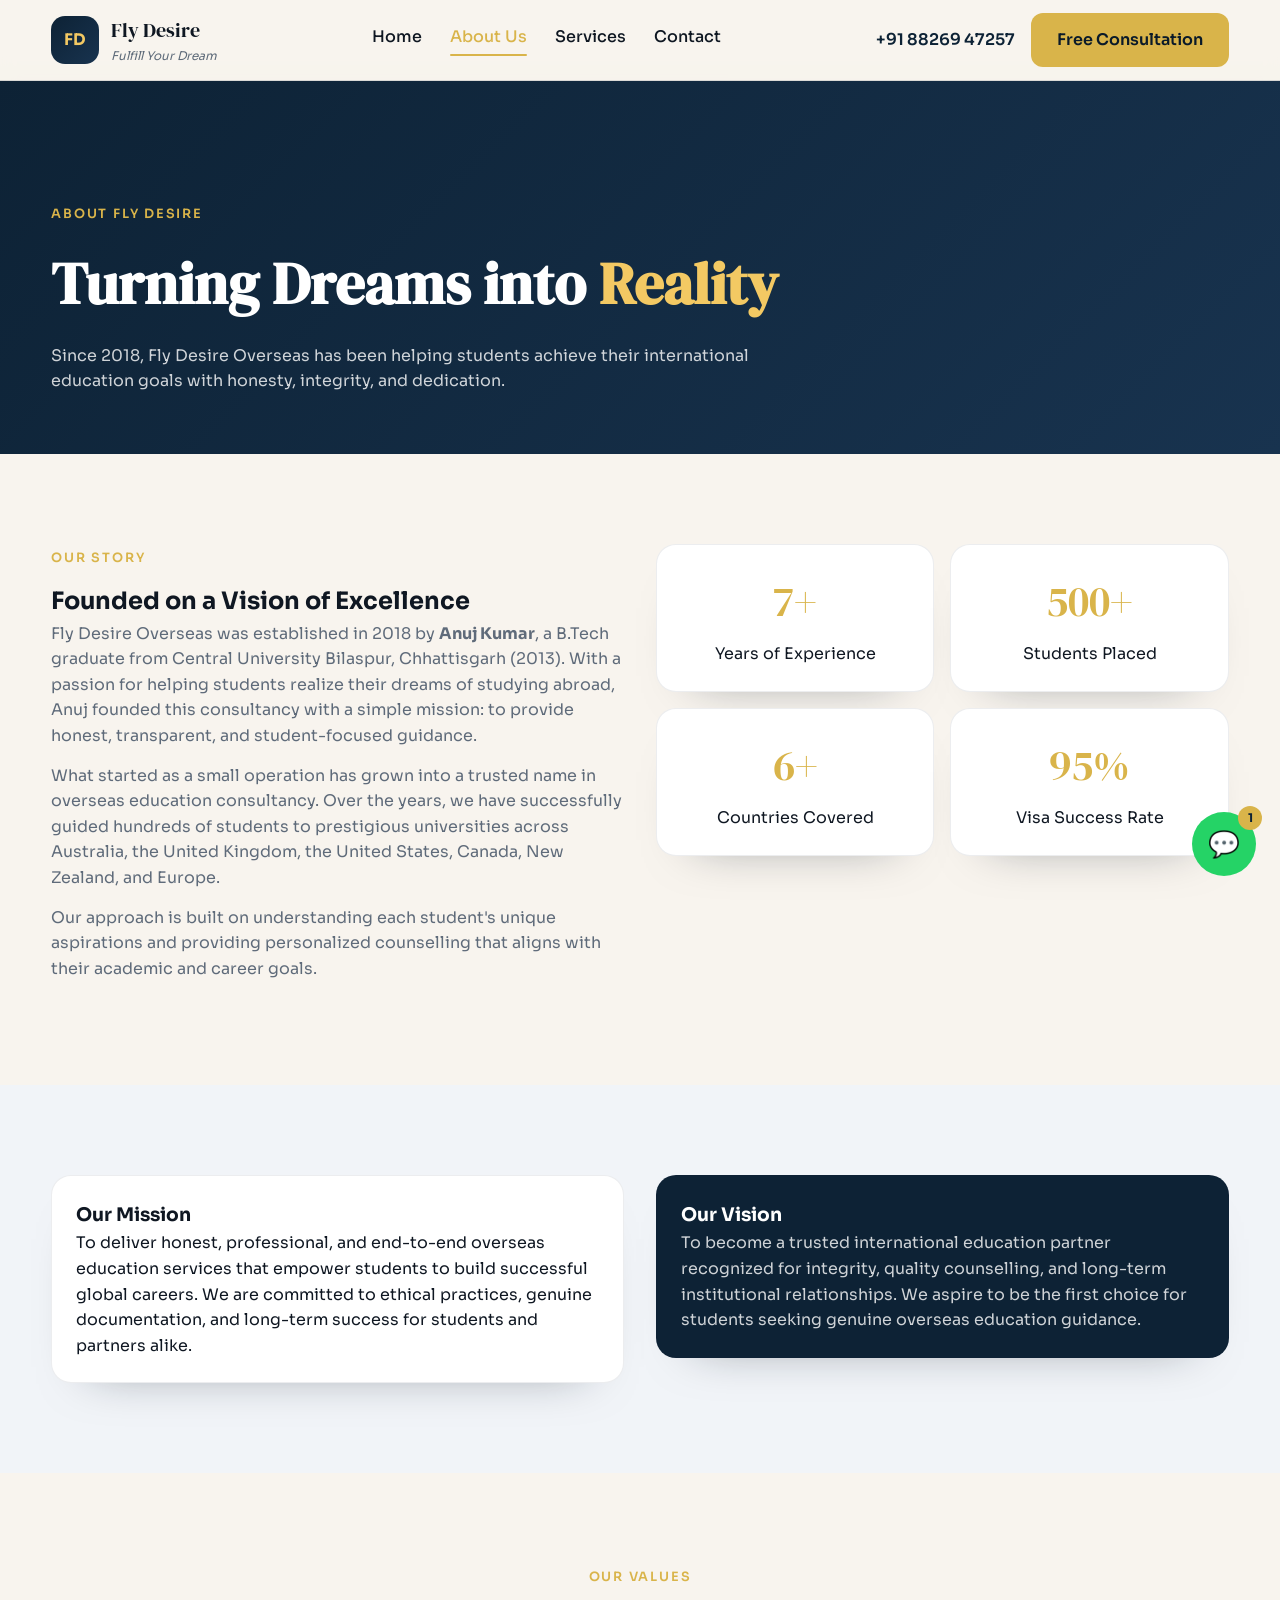
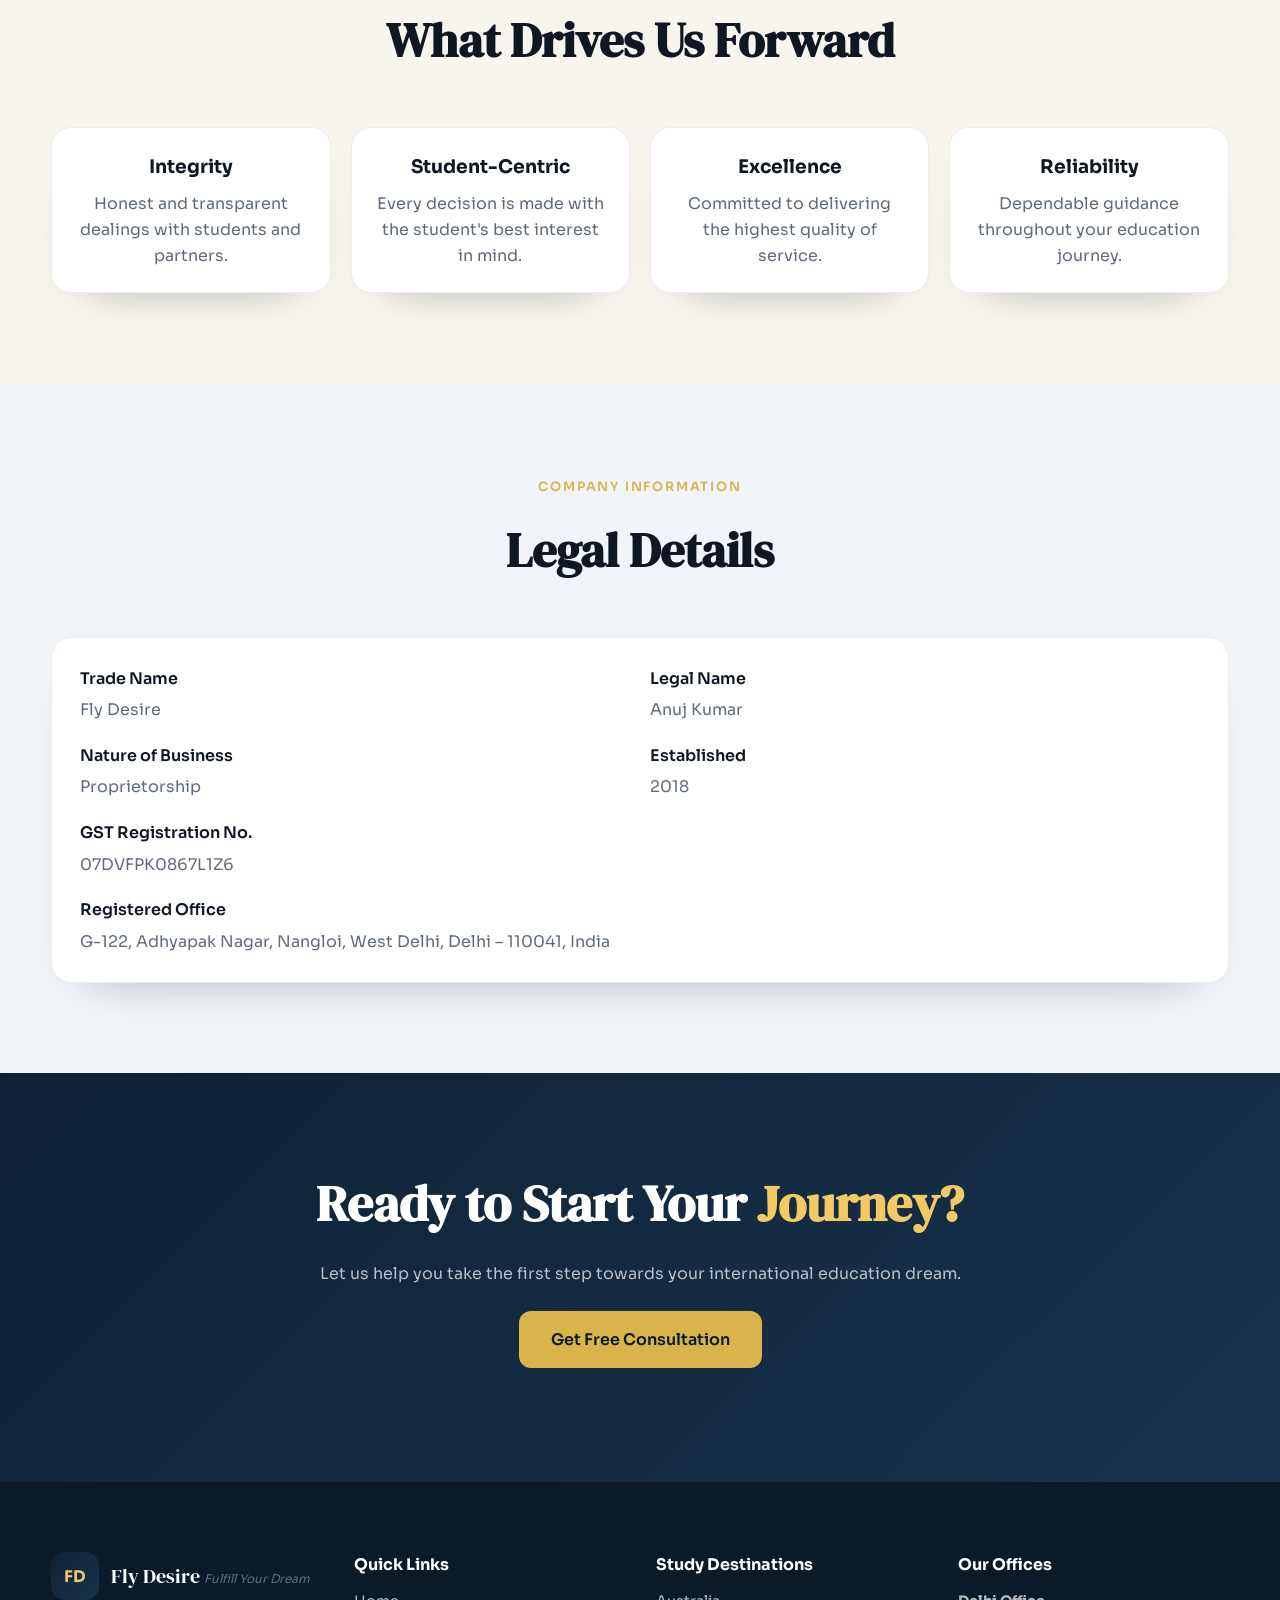
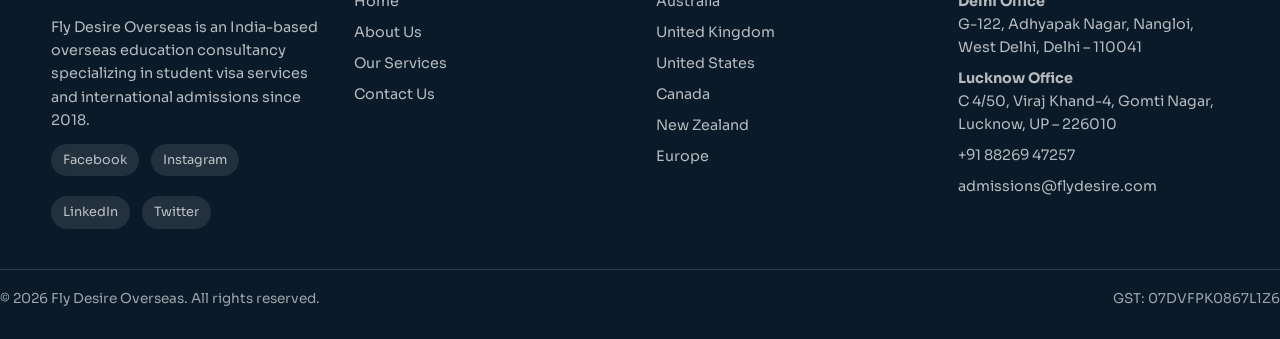
==== about.html @ a40dd310 "Point nav links to GitHub Pages path" ====
<!doctype html>
<html lang="en">
<head>
  <meta charset="UTF-8" />
  <meta name="viewport" content="width=device-width, initial-scale=1.0" />
  <title>About Us | Fly Desire Overseas Education Consultant</title>
  <meta name="description" content="Learn about Fly Desire Overseas - India's trusted overseas education consultancy since 2018. Founded by Anuj Kumar, we've helped 500+ students achieve their study abroad dreams." />
  <link rel="stylesheet" href="./styles.css" />
</head>
<body>
  <div class="page">
    <header class="site-header">
      <div class="container header-inner">
        <a class="brand" href="/flydesire-website/index.html">
          <span class="brand-badge">FD</span>
          <span class="brand-text">
            <span class="brand-name">Fly Desire</span>
            <span class="brand-tagline">Fulfill Your Dream</span>
          </span>
        </a>
        <nav class="nav" id="main-nav">
          <a class="nav-link" href="/flydesire-website/index.html">Home</a>
          <a class="nav-link active" href="/flydesire-website/about.html">About Us</a>
          <a class="nav-link" href="/flydesire-website/services.html">Services</a>
          <a class="nav-link" href="/flydesire-website/contact.html">Contact</a>
        </nav>
        <div class="header-actions">
          <a class="header-phone" href="tel:+918826947257">+91 88269 47257</a>
          <a class="btn btn-secondary" href="/flydesire-website/contact.html">Free Consultation</a>
        </div>
        <button class="menu-toggle" aria-label="Toggle menu" aria-expanded="false" aria-controls="main-nav">
          <span></span>
          <span></span>
          <span></span>
        </button>
      </div>
    </header>

    <main>
      <section class="page-hero hero-gradient">
        <div class="container">
          <span class="section-tag">About Fly Desire</span>
          <h1>Turning Dreams into <span>Reality</span></h1>
          <p>Since 2018, Fly Desire Overseas has been helping students achieve their international education goals with honesty, integrity, and dedication.</p>
        </div>
      </section>

      <section class="section">
        <div class="container two-col">
          <div>
            <span class="section-tag">Our Story</span>
            <h2>Founded on a Vision of Excellence</h2>
            <div class="body-copy">
              <p>Fly Desire Overseas was established in 2018 by <strong>Anuj Kumar</strong>, a B.Tech graduate from Central University Bilaspur, Chhattisgarh (2013). With a passion for helping students realize their dreams of studying abroad, Anuj founded this consultancy with a simple mission: to provide honest, transparent, and student-focused guidance.</p>
              <p>What started as a small operation has grown into a trusted name in overseas education consultancy. Over the years, we have successfully guided hundreds of students to prestigious universities across Australia, the United Kingdom, the United States, Canada, New Zealand, and Europe.</p>
              <p>Our approach is built on understanding each student's unique aspirations and providing personalized counselling that aligns with their academic and career goals.</p>
            </div>
          </div>
          <div class="stat-grid">
            <div class="stat-card">
              <span>7+</span>
              <p>Years of Experience</p>
            </div>
            <div class="stat-card">
              <span>500+</span>
              <p>Students Placed</p>
            </div>
            <div class="stat-card">
              <span>6+</span>
              <p>Countries Covered</p>
            </div>
            <div class="stat-card">
              <span>95%</span>
              <p>Visa Success Rate</p>
            </div>
          </div>
        </div>
      </section>

      <section class="section section-muted">
        <div class="container two-col">
          <div class="info-card">
            <h3>Our Mission</h3>
            <p>To deliver honest, professional, and end-to-end overseas education services that empower students to build successful global careers. We are committed to ethical practices, genuine documentation, and long-term success for students and partners alike.</p>
          </div>
          <div class="info-card accent">
            <h3>Our Vision</h3>
            <p>To become a trusted international education partner recognized for integrity, quality counselling, and long-term institutional relationships. We aspire to be the first choice for students seeking genuine overseas education guidance.</p>
          </div>
        </div>
      </section>

      <section class="section">
        <div class="container">
          <div class="section-header">
            <span class="section-tag">Our Values</span>
            <h2>What Drives Us Forward</h2>
          </div>
          <div class="value-grid">
            <article class="value-card">
              <h3>Integrity</h3>
              <p>Honest and transparent dealings with students and partners.</p>
            </article>
            <article class="value-card">
              <h3>Student-Centric</h3>
              <p>Every decision is made with the student's best interest in mind.</p>
            </article>
            <article class="value-card">
              <h3>Excellence</h3>
              <p>Committed to delivering the highest quality of service.</p>
            </article>
            <article class="value-card">
              <h3>Reliability</h3>
              <p>Dependable guidance throughout your education journey.</p>
            </article>
          </div>
        </div>
      </section>

      <section class="section section-muted">
        <div class="container">
          <div class="section-header">
            <span class="section-tag">Company Information</span>
            <h2>Legal Details</h2>
          </div>
          <div class="legal-card">
            <div>
              <h4>Trade Name</h4>
              <p>Fly Desire</p>
            </div>
            <div>
              <h4>Legal Name</h4>
              <p>Anuj Kumar</p>
            </div>
            <div>
              <h4>Nature of Business</h4>
              <p>Proprietorship</p>
            </div>
            <div>
              <h4>Established</h4>
              <p>2018</p>
            </div>
            <div class="span-2">
              <h4>GST Registration No.</h4>
              <p>07DVFPK0867L1Z6</p>
            </div>
            <div class="span-2">
              <h4>Registered Office</h4>
              <p>G-122, Adhyapak Nagar, Nangloi, West Delhi, Delhi – 110041, India</p>
            </div>
          </div>
        </div>
      </section>

      <section class="cta">
        <div class="container">
          <h2>Ready to Start Your <span>Journey?</span></h2>
          <p>Let us help you take the first step towards your international education dream.</p>
          <div class="cta-actions">
            <a class="btn btn-secondary btn-lg" href="/flydesire-website/contact.html">Get Free Consultation</a>
          </div>
        </div>
      </section>
    </main>

    <footer class="site-footer">
      <div class="container footer-grid">
        <div>
          <div class="footer-brand">
            <span class="brand-badge">FD</span>
            <span>
              <span class="brand-name">Fly Desire</span>
              <span class="brand-tagline">Fulfill Your Dream</span>
            </span>
          </div>
          <p>Fly Desire Overseas is an India-based overseas education consultancy specializing in student visa services and international admissions since 2018.</p>
          <div class="social-row">
            <a href="#">Facebook</a>
            <a href="#">Instagram</a>
            <a href="#">LinkedIn</a>
            <a href="#">Twitter</a>
          </div>
        </div>
        <div>
          <h4>Quick Links</h4>
          <a href="/flydesire-website/index.html">Home</a>
          <a href="/flydesire-website/about.html">About Us</a>
          <a href="/flydesire-website/services.html">Our Services</a>
          <a href="/flydesire-website/contact.html">Contact Us</a>
        </div>
        <div>
          <h4>Study Destinations</h4>
          <p>Australia</p>
          <p>United Kingdom</p>
          <p>United States</p>
          <p>Canada</p>
          <p>New Zealand</p>
          <p>Europe</p>
        </div>
        <div>
          <h4>Our Offices</h4>
          <p class="office"><strong>Delhi Office</strong><br />G-122, Adhyapak Nagar, Nangloi, West Delhi, Delhi – 110041</p>
          <p class="office"><strong>Lucknow Office</strong><br />C 4/50, Viraj Khand-4, Gomti Nagar, Lucknow, UP – 226010</p>
          <a href="tel:+918826947257">+91 88269 47257</a>
          <a href="mailto:admissions@flydesire.com">admissions@flydesire.com</a>
        </div>
      </div>
      <div class="footer-bottom">
        <p>© 2026 Fly Desire Overseas. All rights reserved.</p>
        <p>GST: 07DVFPK0867L1Z6</p>
      </div>
    </footer>

    <a class="whatsapp-fab" href="https://wa.me/918826947257?text=Hello!%20I'm%20interested%20in%20overseas%20education%20consultation." target="_blank" rel="noopener noreferrer" aria-label="Chat on WhatsApp">
      <span>💬</span>
      <span class="fab-badge">1</span>
    </a>
  </div>

  <script>
    const toggle = document.querySelector('.menu-toggle');
    const nav = document.getElementById('main-nav');
    toggle.addEventListener('click', () => {
      const expanded = toggle.getAttribute('aria-expanded') === 'true';
      toggle.setAttribute('aria-expanded', String(!expanded));
      nav.classList.toggle('nav-open');
    });
  </script>
</body>
</html>
---- styles.css ----
@import url('https://fonts.googleapis.com/css2?family=DM+Serif+Display&family=Sora:wght@300;400;500;600;700&display=swap');

:root {
  --navy: #0d2235;
  --navy-dark: #0a1a29;
  --navy-light: #18334f;
  --gold: #d9b44a;
  --gold-bright: #f3c963;
  --cream: #f8f4ee;
  --muted: #eef1f5;
  --text: #0f1722;
  --text-muted: #5f6b7a;
  --white: #ffffff;
  --shadow: 0 24px 50px -40px rgba(12, 24, 38, 0.5);
  --radius-lg: 20px;
  --radius-md: 14px;
  --radius-sm: 10px;
}

* {
  box-sizing: border-box;
  margin: 0;
  padding: 0;
}

body {
  font-family: 'Sora', system-ui, sans-serif;
  color: var(--text);
  background: var(--cream);
  line-height: 1.6;
}

a {
  color: inherit;
  text-decoration: none;
}

img {
  max-width: 100%;
}

.page {
  min-height: 100vh;
}

.container {
  width: min(1200px, 92vw);
  margin: 0 auto;
}

.site-header {
  position: fixed;
  top: 0;
  left: 0;
  right: 0;
  z-index: 100;
  background: rgba(248, 244, 238, 0.9);
  backdrop-filter: blur(10px);
  border-bottom: 1px solid rgba(13, 34, 53, 0.08);
}

.header-inner {
  display: flex;
  align-items: center;
  justify-content: space-between;
  height: 80px;
  gap: 20px;
}

.brand {
  display: flex;
  align-items: center;
  gap: 12px;
}

.brand-badge {
  width: 48px;
  height: 48px;
  border-radius: 14px;
  display: grid;
  place-items: center;
  font-weight: 700;
  background: linear-gradient(135deg, var(--navy), var(--navy-light));
  color: var(--gold-bright);
  box-shadow: var(--shadow);
}

.brand-text {
  display: flex;
  flex-direction: column;
}

.brand-name {
  font-family: 'DM Serif Display', serif;
  font-size: 1.25rem;
}

.brand-tagline {
  font-size: 0.75rem;
  color: var(--text-muted);
  font-style: italic;
}

.nav {
  display: flex;
  gap: 28px;
  align-items: center;
}

.nav-link {
  font-weight: 500;
  position: relative;
  padding-bottom: 6px;
  color: var(--text);
}

.nav-link.active {
  color: var(--gold);
}

.nav-link.active::after {
  content: '';
  position: absolute;
  left: 0;
  right: 0;
  height: 2px;
  bottom: 0;
  background: var(--gold);
  border-radius: 999px;
}

.header-actions {
  display: flex;
  align-items: center;
  gap: 16px;
}

.header-phone {
  color: var(--navy);
  font-weight: 600;
}

.menu-toggle {
  display: none;
  flex-direction: column;
  gap: 6px;
  background: none;
  border: none;
  cursor: pointer;
}

.menu-toggle span {
  width: 24px;
  height: 2px;
  background: var(--navy);
}

main {
  padding-top: 80px;
}

.hero {
  position: relative;
  min-height: 90vh;
  display: flex;
  align-items: center;
  color: var(--white);
  overflow: hidden;
}

.hero-bg {
  position: absolute;
  inset: 0;
  background: radial-gradient(circle at top, rgba(217, 180, 74, 0.1), transparent 50%),
    linear-gradient(120deg, rgba(13, 34, 53, 0.9), rgba(13, 34, 53, 0.7)),
    url('https://images.unsplash.com/photo-1503676260728-1c00da094a0b?auto=format&fit=crop&w=1600&q=80') center/cover;
}

.hero-overlay {
  position: absolute;
  inset: 0;
  background: linear-gradient(180deg, rgba(6, 16, 28, 0.6), rgba(6, 16, 28, 0.85));
}

.hero-orb {
  position: absolute;
  border-radius: 50%;
  filter: blur(40px);
  opacity: 0.7;
}

.hero-orb-left {
  width: 260px;
  height: 260px;
  background: rgba(217, 180, 74, 0.4);
  top: 20%;
  left: 8%;
}

.hero-orb-right {
  width: 360px;
  height: 360px;
  background: rgba(217, 180, 74, 0.2);
  bottom: 10%;
  right: 6%;
}

.hero-content {
  position: relative;
  z-index: 2;
}

.pill {
  display: inline-flex;
  align-items: center;
  gap: 8px;
  padding: 10px 18px;
  border-radius: 999px;
  background: rgba(255, 255, 255, 0.1);
  border: 1px solid rgba(255, 255, 255, 0.2);
  font-size: 0.95rem;
  margin-bottom: 24px;
}

.hero-title {
  font-family: 'DM Serif Display', serif;
  font-size: clamp(2.8rem, 6vw, 4.6rem);
  line-height: 1.05;
  margin-bottom: 20px;
}

.hero-title span {
  color: var(--gold-bright);
}

.hero-subtitle {
  font-size: clamp(1.05rem, 2vw, 1.5rem);
  color: rgba(255, 255, 255, 0.75);
  max-width: 640px;
  margin-bottom: 32px;
}

.hero-cta {
  display: flex;
  flex-wrap: wrap;
  gap: 16px;
  margin-bottom: 48px;
}

.hero-stats {
  display: grid;
  grid-template-columns: repeat(3, minmax(0, 1fr));
  gap: 24px;
  max-width: 560px;
}

.stat {
  text-align: center;
}

.stat-value {
  font-size: 2rem;
  font-weight: 700;
}

.stat-label {
  color: rgba(255, 255, 255, 0.7);
  font-size: 0.85rem;
}

.section {
  padding: 90px 0;
  background: var(--cream);
}

.section-muted {
  background: #f1f4f8;
}

.section-header {
  text-align: center;
  max-width: 720px;
  margin: 0 auto 48px;
}

.section-header h2 {
  font-family: 'DM Serif Display', serif;
  font-size: clamp(2.2rem, 4vw, 3rem);
  margin-bottom: 16px;
}

.section-header p {
  color: var(--text-muted);
}

.section-tag {
  display: inline-block;
  font-size: 0.8rem;
  text-transform: uppercase;
  letter-spacing: 0.14em;
  color: var(--gold);
  font-weight: 600;
  margin-bottom: 14px;
}

.card-grid {
  display: grid;
  grid-template-columns: repeat(auto-fit, minmax(240px, 1fr));
  gap: 24px;
}

.services-stack {
  display: grid;
  gap: 40px;
}

.service-block {
  display: grid;
  grid-template-columns: repeat(auto-fit, minmax(260px, 1fr));
  gap: 24px;
  align-items: center;
  background: var(--white);
  border-radius: var(--radius-lg);
  padding: 28px;
  border: 1px solid rgba(13, 34, 53, 0.08);
  box-shadow: var(--shadow);
}

.service-block.reverse {
  direction: rtl;
}

.service-block.reverse > * {
  direction: ltr;
}

.service-icon {
  width: 56px;
  height: 56px;
  border-radius: 16px;
  background: linear-gradient(135deg, var(--navy), var(--navy-light));
  color: var(--gold-bright);
  display: grid;
  place-items: center;
  margin-bottom: 16px;
  font-size: 1.4rem;
}

.service-block h2 {
  font-family: 'DM Serif Display', serif;
  font-size: 1.8rem;
  margin-bottom: 10px;
}

.service-block p {
  color: var(--text-muted);
  margin-bottom: 16px;
}

.service-list {
  list-style: none;
  display: grid;
  gap: 8px;
}

.service-list li::before {
  content: '✔';
  color: var(--gold);
  margin-right: 8px;
}

.service-illustration {
  background: rgba(13, 34, 53, 0.06);
  border-radius: var(--radius-lg);
  padding: 40px;
  font-size: 3rem;
  text-align: center;
  border: 1px solid rgba(13, 34, 53, 0.08);
}

.process-grid {
  display: grid;
  grid-template-columns: repeat(auto-fit, minmax(220px, 1fr));
  gap: 20px;
}

.step-card {
  position: relative;
  background: var(--white);
  border-radius: var(--radius-lg);
  padding: 28px;
  border: 1px solid rgba(13, 34, 53, 0.08);
  box-shadow: var(--shadow);
}

.step-card span {
  position: absolute;
  top: -16px;
  left: -16px;
  width: 44px;
  height: 44px;
  border-radius: 50%;
  background: linear-gradient(135deg, var(--navy), var(--navy-light));
  color: var(--white);
  display: grid;
  place-items: center;
  font-weight: 700;
}

.why-service-grid {
  display: grid;
  grid-template-columns: repeat(auto-fit, minmax(280px, 1fr));
  gap: 32px;
  align-items: start;
}

.why-service-grid h2 {
  font-family: 'DM Serif Display', serif;
  font-size: 2.4rem;
  margin: 12px 0 18px;
}

.why-list {
  display: grid;
  gap: 16px;
}

.why-list h4 {
  margin-bottom: 4px;
}

.why-list p {
  color: var(--text-muted);
}

.cta-card {
  background: rgba(13, 34, 53, 0.06);
  border-radius: var(--radius-lg);
  padding: 28px;
  border: 1px solid rgba(13, 34, 53, 0.08);
  display: grid;
  gap: 14px;
}

.cta-card .btn {
  width: 100%;
}

.card {
  background: var(--white);
  border-radius: var(--radius-lg);
  padding: 28px;
  box-shadow: var(--shadow);
  border: 1px solid rgba(13, 34, 53, 0.08);
  transition: transform 0.3s ease, box-shadow 0.3s ease;
}

.card:hover {
  transform: translateY(-6px);
  box-shadow: 0 30px 60px -40px rgba(12, 24, 38, 0.7);
}

.card-icon {
  width: 56px;
  height: 56px;
  border-radius: 16px;
  display: grid;
  place-items: center;
  background: linear-gradient(135deg, var(--navy), var(--navy-light));
  color: var(--gold-bright);
  margin-bottom: 18px;
  font-size: 1.5rem;
}

.card h3 {
  margin-bottom: 10px;
}

.card p {
  color: var(--text-muted);
  font-size: 0.95rem;
}

.section-cta {
  text-align: center;
  margin-top: 40px;
}

.destination-grid {
  display: grid;
  grid-template-columns: repeat(auto-fit, minmax(260px, 1fr));
  gap: 24px;
}

.destination {
  background: var(--white);
  border-radius: var(--radius-lg);
  padding: 24px;
  box-shadow: var(--shadow);
  border: 1px solid rgba(13, 34, 53, 0.08);
  transition: transform 0.3s ease, box-shadow 0.3s ease;
}

.destination:hover {
  transform: translateY(-6px);
}

.destination-flag {
  font-size: 2.6rem;
  background: linear-gradient(135deg, var(--navy), var(--navy-light));
  color: var(--white);
  border-radius: var(--radius-md);
  height: 80px;
  display: grid;
  place-items: center;
  margin-bottom: 18px;
}

.destination p {
  color: var(--text-muted);
  margin-bottom: 12px;
}

.chip-row {
  display: flex;
  flex-wrap: wrap;
  gap: 8px;
}

.chip-row span {
  font-size: 0.75rem;
  padding: 6px 12px;
  border-radius: 999px;
  background: rgba(217, 180, 74, 0.15);
  color: var(--gold);
  font-weight: 600;
}

.why-grid {
  display: grid;
  grid-template-columns: repeat(auto-fit, minmax(280px, 1fr));
  gap: 32px;
  align-items: start;
}

.why-grid h2 {
  font-family: 'DM Serif Display', serif;
  font-size: clamp(2rem, 4vw, 3rem);
  margin: 16px 0;
}

.why-grid p {
  color: var(--text-muted);
  margin-bottom: 20px;
}

.mission {
  background: #f5f0e6;
  border-radius: var(--radius-lg);
  padding: 24px;
  border: 1px solid rgba(13, 34, 53, 0.08);
}

.mission span {
  display: block;
  margin-top: 12px;
  color: var(--gold);
  font-weight: 600;
}

.why-cards {
  display: grid;
  grid-template-columns: repeat(auto-fit, minmax(220px, 1fr));
  gap: 16px;
}

.why-cards article {
  background: var(--white);
  padding: 20px;
  border-radius: var(--radius-md);
  border: 1px solid rgba(13, 34, 53, 0.08);
}

.why-cards h3 {
  margin-bottom: 8px;
}

.why-cards p {
  color: var(--text-muted);
  font-size: 0.9rem;
}

.cta {
  background: linear-gradient(135deg, var(--navy), var(--navy-light));
  color: var(--white);
  text-align: center;
  padding: 90px 0;
  position: relative;
  overflow: hidden;
}

.cta h2 {
  font-family: 'DM Serif Display', serif;
  font-size: clamp(2.4rem, 4vw, 3.4rem);
  margin-bottom: 16px;
}

.cta h2 span {
  color: var(--gold-bright);
}

.cta p {
  max-width: 720px;
  margin: 0 auto 24px;
  color: rgba(255, 255, 255, 0.7);
}

.cta-actions {
  display: flex;
  justify-content: center;
  gap: 16px;
  flex-wrap: wrap;
  margin-bottom: 24px;
}

.cta-links {
  display: flex;
  justify-content: center;
  gap: 24px;
  flex-wrap: wrap;
  color: rgba(255, 255, 255, 0.8);
}

.site-footer {
  background: var(--navy-dark);
  color: var(--white);
  padding: 70px 0 30px;
}

.footer-grid {
  display: grid;
  grid-template-columns: repeat(auto-fit, minmax(220px, 1fr));
  gap: 32px;
  margin-bottom: 32px;
}

.footer-brand {
  display: flex;
  gap: 12px;
  align-items: center;
  margin-bottom: 16px;
}

.footer-grid h4 {
  margin-bottom: 12px;
}

.footer-grid a,
.footer-grid p {
  color: rgba(255, 255, 255, 0.7);
  display: block;
  margin-bottom: 8px;
  font-size: 0.9rem;
}

.social-row {
  display: flex;
  flex-wrap: wrap;
  gap: 12px;
  margin-top: 12px;
}

.social-row a {
  padding: 6px 12px;
  border-radius: 999px;
  background: rgba(255, 255, 255, 0.1);
  font-size: 0.8rem;
}

.footer-bottom {
  border-top: 1px solid rgba(255, 255, 255, 0.15);
  padding-top: 18px;
  display: flex;
  justify-content: space-between;
  flex-wrap: wrap;
  gap: 12px;
  color: rgba(255, 255, 255, 0.6);
  font-size: 0.85rem;
}

.btn {
  display: inline-flex;
  align-items: center;
  justify-content: center;
  padding: 12px 24px;
  border-radius: 12px;
  font-weight: 600;
  border: 2px solid transparent;
  transition: all 0.3s ease;
}

.btn-lg {
  padding: 14px 30px;
  font-size: 1rem;
}

.btn-primary {
  background: var(--navy);
  color: var(--white);
  box-shadow: var(--shadow);
}

.btn-secondary {
  background: var(--gold);
  color: var(--navy-dark);
  box-shadow: 0 18px 40px -30px rgba(217, 180, 74, 0.7);
}

.btn-ghost {
  background: rgba(255, 255, 255, 0.12);
  color: var(--white);
  border-color: rgba(255, 255, 255, 0.2);
}

.btn-whatsapp {
  background: #25d366;
  color: var(--white);
}

.btn:hover {
  transform: translateY(-2px);
}

.whatsapp-fab {
  position: fixed;
  right: 24px;
  bottom: 24px;
  width: 64px;
  height: 64px;
  background: #25d366;
  border-radius: 50%;
  display: grid;
  place-items: center;
  color: var(--white);
  font-size: 1.6rem;
  box-shadow: var(--shadow);
  animation: float 4s ease-in-out infinite;
}

.fab-badge {
  position: absolute;
  top: -6px;
  right: -6px;
  width: 24px;
  height: 24px;
  border-radius: 50%;
  background: var(--gold);
  color: var(--navy);
  display: grid;
  place-items: center;
  font-size: 0.75rem;
  font-weight: 700;
}

.fade-in-up {
  opacity: 0;
  transform: translateY(18px);
  animation: fadeUp 0.9s ease forwards;
}

.fade-in-up.delay-1 { animation-delay: 0.2s; }
.fade-in-up.delay-2 { animation-delay: 0.4s; }
.fade-in-up.delay-3 { animation-delay: 0.6s; }
.fade-in-up.delay-4 { animation-delay: 0.8s; }

@keyframes fadeUp {
  to {
    opacity: 1;
    transform: translateY(0);
  }
}

@keyframes float {
  0%, 100% { transform: translateY(0); }
  50% { transform: translateY(-10px); }
}

@media (max-width: 980px) {
  .nav {
    position: fixed;
    top: 80px;
    right: 0;
    background: var(--cream);
    flex-direction: column;
    padding: 20px;
    gap: 16px;
    width: 220px;
    transform: translateX(110%);
    transition: transform 0.3s ease;
    box-shadow: var(--shadow);
    border-radius: 0 0 0 16px;
  }

  .nav.nav-open {
    transform: translateX(0);
  }

  .header-actions {
    display: none;
  }

  .menu-toggle {
    display: flex;
  }
}

@media (max-width: 720px) {
  .hero-stats {
    grid-template-columns: 1fr;
    text-align: left;
  }

  .stat {
    text-align: left;
  }

  .footer-bottom {
    flex-direction: column;
    align-items: flex-start;
  }
}

.page-hero {
  padding: 120px 0 60px;
  background: linear-gradient(135deg, rgba(13, 34, 53, 0.12), rgba(217, 180, 74, 0.12));
  text-align: left;
}

.page-hero.hero-gradient {
  background: linear-gradient(135deg, var(--navy), var(--navy-light));
  color: var(--white);
}

.page-hero h1 {
  font-family: 'DM Serif Display', serif;
  font-size: clamp(2.4rem, 5vw, 3.6rem);
  margin-bottom: 12px;
}

.page-hero.hero-gradient h1 span {
  color: var(--gold-bright);
}

.page-hero p {
  color: var(--text-muted);
  max-width: 720px;
}

.page-hero.hero-gradient p {
  color: rgba(255, 255, 255, 0.8);
}

.body-copy p {
  color: var(--text-muted);
  margin-bottom: 14px;
}

.two-col {
  display: grid;
  grid-template-columns: repeat(auto-fit, minmax(280px, 1fr));
  gap: 32px;
  align-items: start;
}

.stat-grid {
  display: grid;
  grid-template-columns: repeat(2, minmax(0, 1fr));
  gap: 16px;
}

.stat-card {
  background: var(--white);
  border-radius: var(--radius-lg);
  padding: 24px;
  border: 1px solid rgba(13, 34, 53, 0.08);
  box-shadow: var(--shadow);
  text-align: center;
}

.stat-card span {
  display: block;
  font-family: 'DM Serif Display', serif;
  font-size: 2.6rem;
  color: var(--gold);
  margin-bottom: 6px;
}

.info-card {
  background: var(--white);
  border-radius: var(--radius-lg);
  padding: 24px;
  border: 1px solid rgba(13, 34, 53, 0.08);
  box-shadow: var(--shadow);
}

.info-card.accent {
  background: var(--navy);
  color: var(--white);
}

.info-card.accent p {
  color: rgba(255, 255, 255, 0.8);
}

.value-grid {
  display: grid;
  grid-template-columns: repeat(auto-fit, minmax(220px, 1fr));
  gap: 20px;
}

.value-card {
  background: var(--white);
  border-radius: var(--radius-lg);
  padding: 24px;
  border: 1px solid rgba(13, 34, 53, 0.08);
  text-align: center;
  box-shadow: var(--shadow);
}

.value-card h3 {
  margin-bottom: 10px;
}

.value-card p {
  color: var(--text-muted);
}

.legal-card {
  background: var(--white);
  border-radius: var(--radius-lg);
  padding: 28px;
  border: 1px solid rgba(13, 34, 53, 0.08);
  box-shadow: var(--shadow);
  display: grid;
  grid-template-columns: repeat(2, minmax(0, 1fr));
  gap: 20px;
}

.legal-card h4 {
  font-weight: 600;
  margin-bottom: 6px;
}

.legal-card p {
  color: var(--text-muted);
}

.legal-card .span-2 {
  grid-column: span 2;
}

.checklist {
  list-style: none;
  padding: 0;
  margin: 16px 0 0;
  display: grid;
  gap: 10px;
}

.checklist li::before {
  content: '✔';
  color: var(--gold);
  margin-right: 8px;
}

.contact-grid {
  display: grid;
  grid-template-columns: repeat(auto-fit, minmax(280px, 1fr));
  gap: 32px;
  align-items: start;
}

.contact-split {
  display: grid;
  grid-template-columns: repeat(auto-fit, minmax(280px, 1fr));
  gap: 32px;
}

.contact-split h2 {
  font-family: 'DM Serif Display', serif;
  font-size: 2rem;
  margin-bottom: 12px;
}

.muted {
  color: var(--text-muted);
  margin-bottom: 20px;
}

.contact-form {
  background: var(--white);
  padding: 28px;
  border-radius: var(--radius-lg);
  border: 1px solid rgba(13, 34, 53, 0.08);
  box-shadow: var(--shadow);
}

.full-width {
  width: 100%;
}

.form-row {
  display: grid;
  grid-template-columns: repeat(auto-fit, minmax(220px, 1fr));
  gap: 16px;
}

.field {
  display: flex;
  flex-direction: column;
  margin-bottom: 16px;
}

.field label {
  font-weight: 600;
  margin-bottom: 6px;
}

.field input,
.field select,
.field textarea {
  padding: 12px 14px;
  border-radius: 12px;
  border: 1px solid rgba(13, 34, 53, 0.2);
  font-family: inherit;
  font-size: 0.95rem;
}

.field input:focus,
.field select:focus,
.field textarea:focus {
  outline: 2px solid rgba(217, 180, 74, 0.4);
  border-color: var(--gold);
}

.error {
  color: #c0392b;
  font-size: 0.8rem;
  margin-top: 6px;
  min-height: 16px;
}

.form-note {
  margin-top: 12px;
  color: var(--text-muted);
  font-size: 0.85rem;
}

.form-success {
  margin-top: 16px;
  color: #1f7a36;
  font-weight: 600;
}

.contact-info {
  display: grid;
  gap: 16px;
}

.contact-info a {
  color: var(--navy);
  font-weight: 600;
}

.contact-cards {
  display: grid;
  gap: 16px;
  margin-bottom: 20px;
}

.contact-card {
  background: var(--white);
  border-radius: var(--radius-md);
  padding: 20px;
  border: 1px solid rgba(13, 34, 53, 0.08);
  box-shadow: var(--shadow);
}

.contact-card h4 {
  margin-bottom: 6px;
}

.contact-card p,
.contact-card a {
  color: var(--text-muted);
  font-weight: 500;
}

.whatsapp-card {
  background: rgba(37, 211, 102, 0.1);
  border-radius: var(--radius-lg);
  padding: 22px;
  border: 1px solid rgba(37, 211, 102, 0.2);
  display: grid;
  gap: 12px;
}

.map-card {
  border-radius: var(--radius-lg);
  overflow: hidden;
  box-shadow: var(--shadow);
  border: 1px solid rgba(13, 34, 53, 0.08);
}
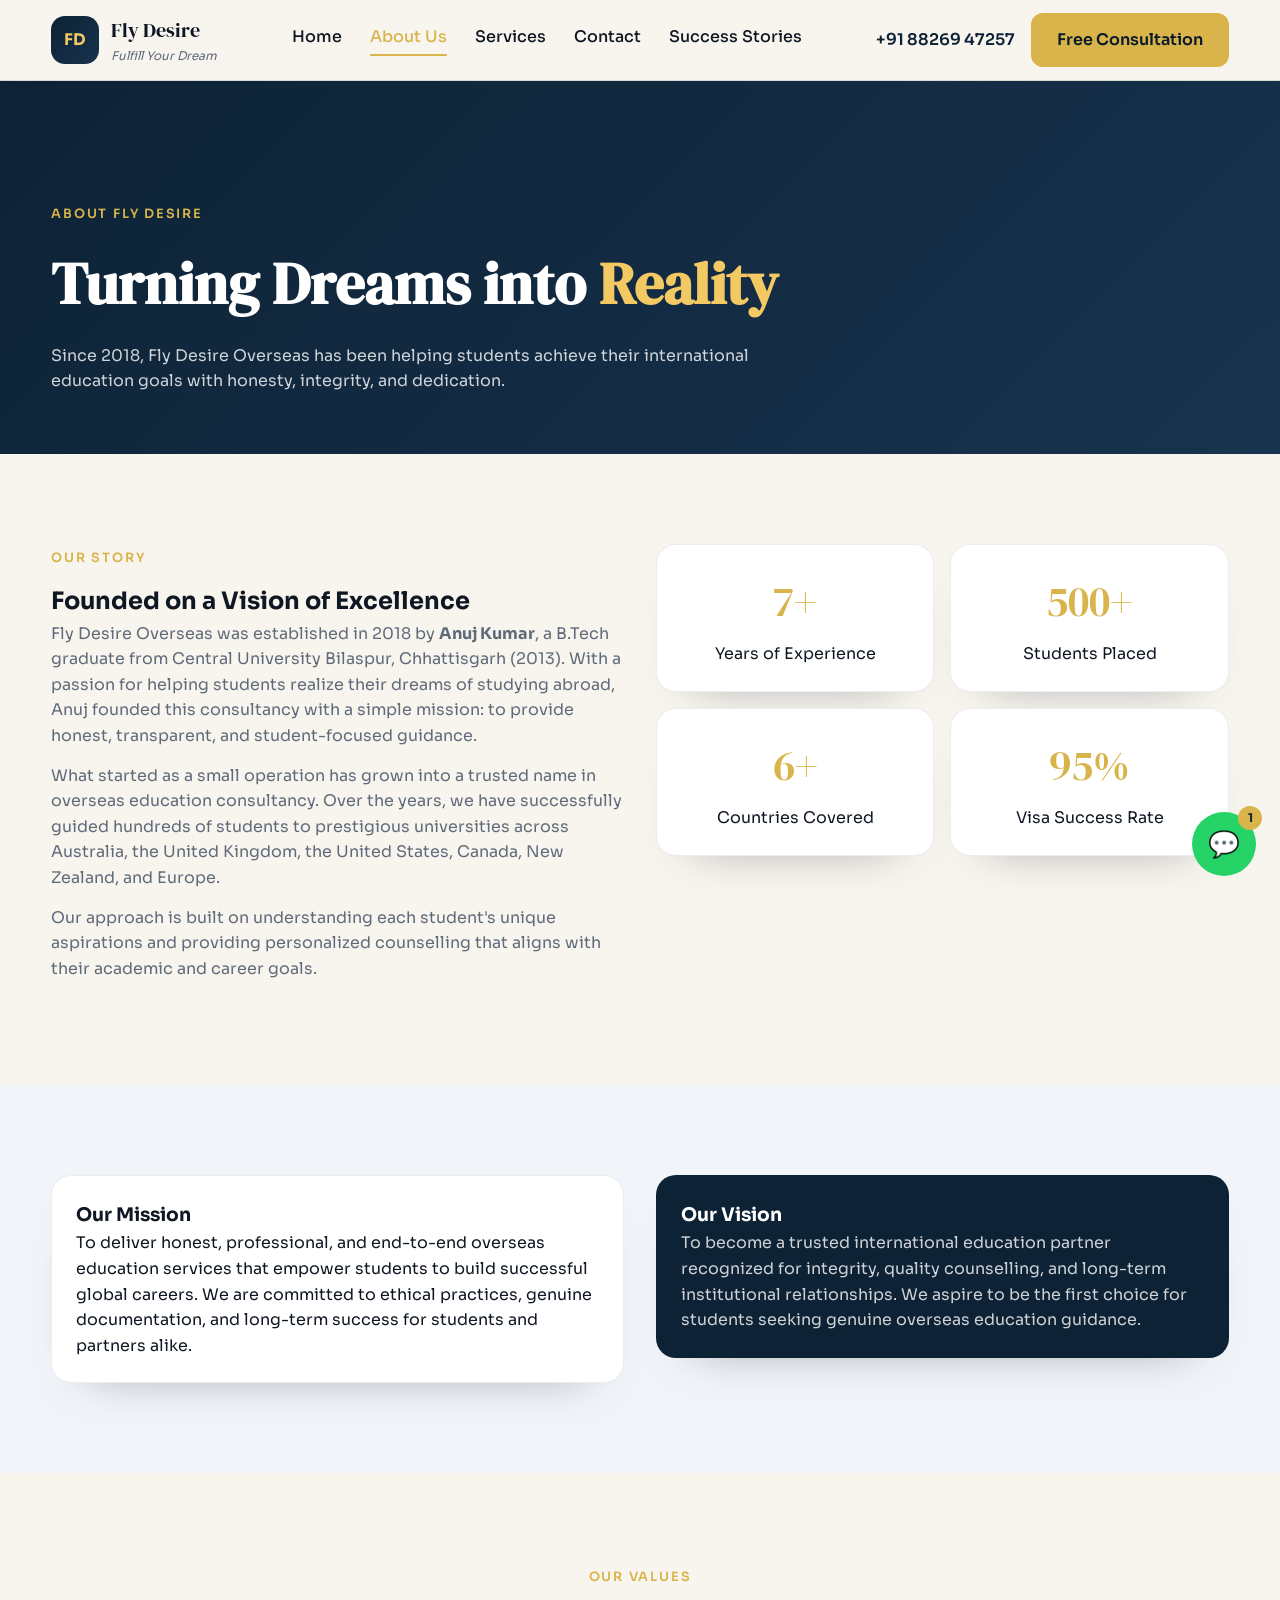
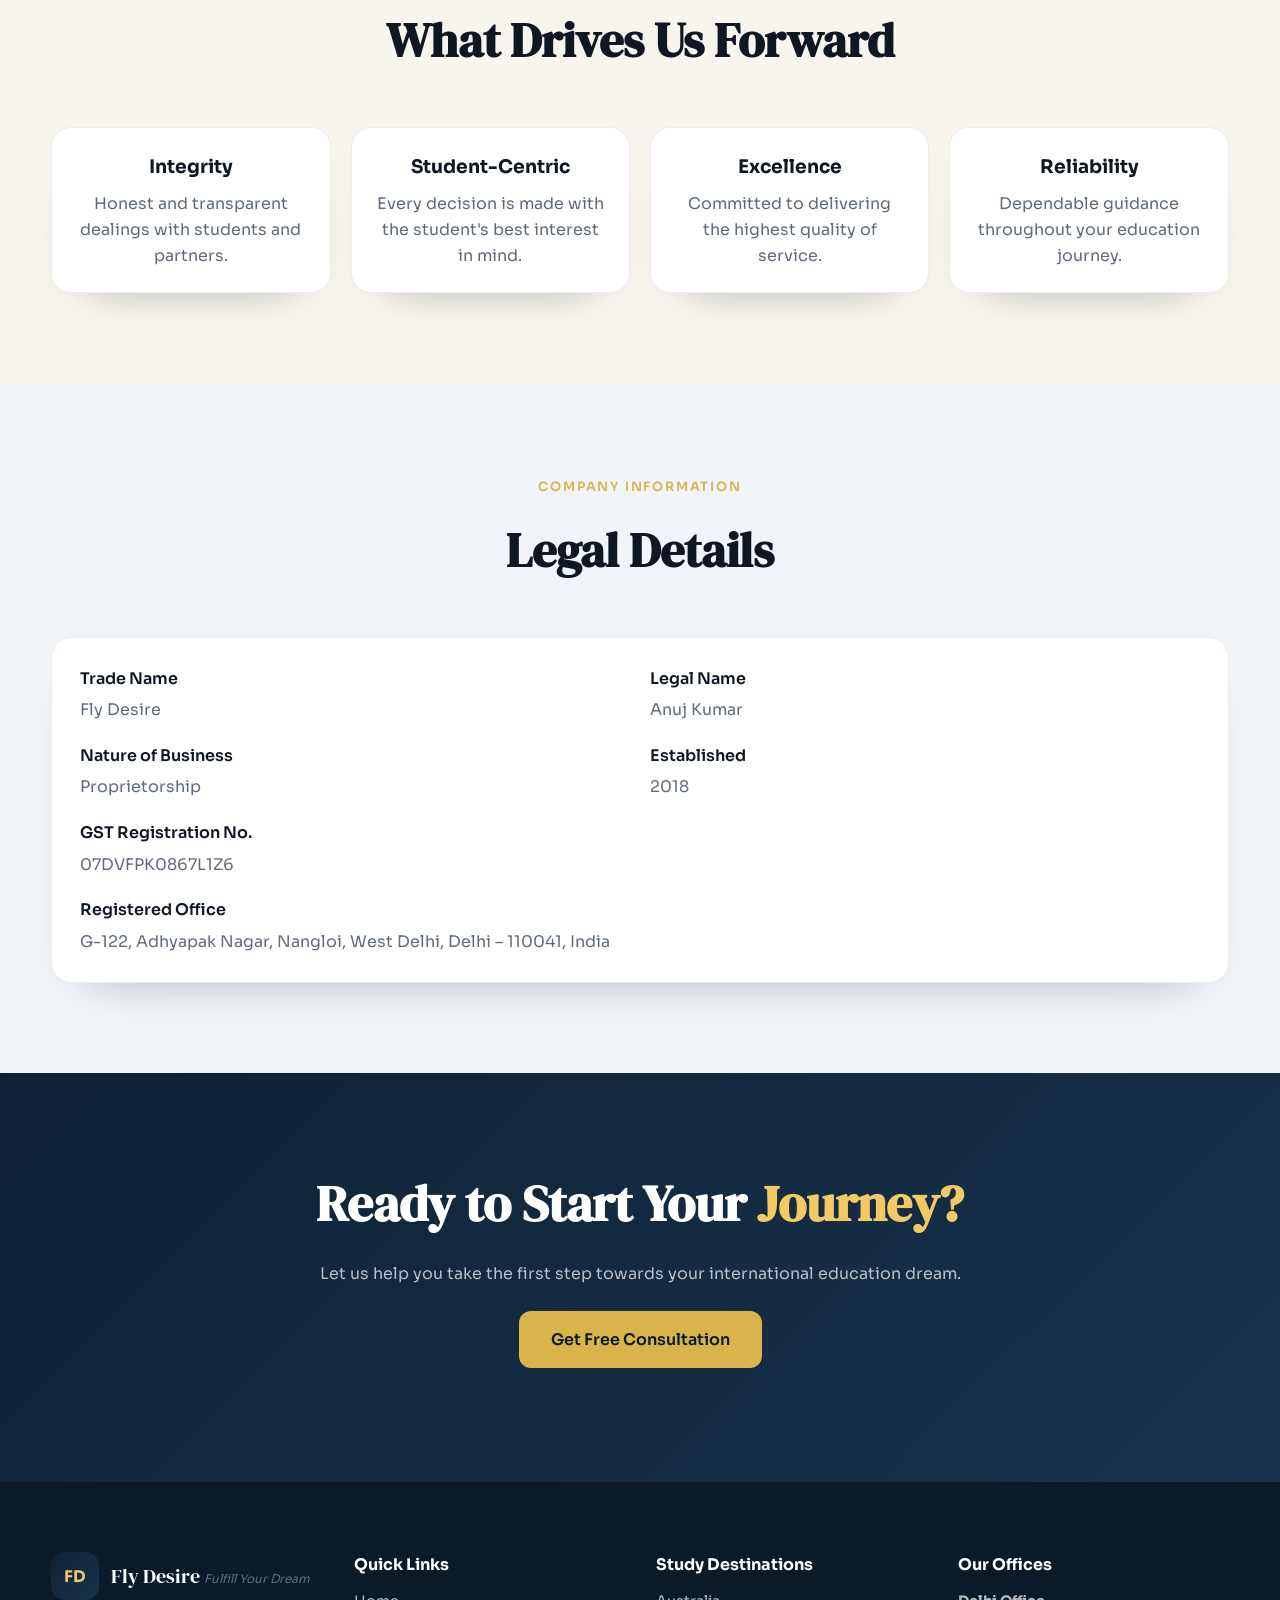
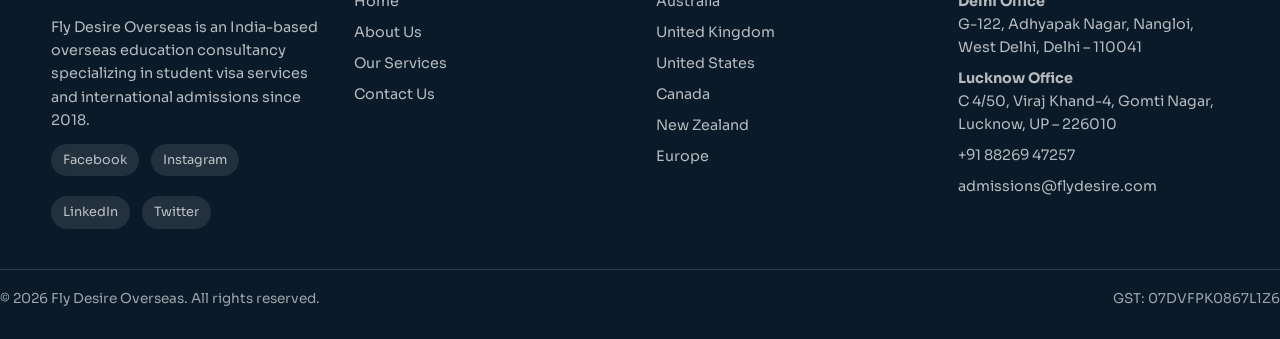
==== commit 04b65747: "Add success stories gallery" ====
--- a/about.html
+++ b/about.html
@@ -22,7 +22,7 @@
           <a class="nav-link" href="/flydesire-website/index.html">Home</a>
           <a class="nav-link active" href="/flydesire-website/about.html">About Us</a>
           <a class="nav-link" href="/flydesire-website/services.html">Services</a>
-          <a class="nav-link" href="/flydesire-website/contact.html">Contact</a>
+          <a class="nav-link" href="/flydesire-website/contact.html">Contact</a><a class="nav-link" href="/flydesire-website/success-stories.html">Success Stories</a>
         </nav>
         <div class="header-actions">
           <a class="header-phone" href="tel:+918826947257">+91 88269 47257</a>
--- a/styles.css
+++ b/styles.css
@@ -1111,3 +1111,23 @@
   box-shadow: var(--shadow);
   border: 1px solid rgba(13, 34, 53, 0.08);
 }
+
+.gallery {
+  display: grid;
+  grid-template-columns: repeat(auto-fit, minmax(240px, 1fr));
+  gap: 20px;
+}
+
+.gallery-card {
+  background: var(--white);
+  border-radius: var(--radius-lg);
+  overflow: hidden;
+  border: 1px solid rgba(13, 34, 53, 0.08);
+  box-shadow: var(--shadow);
+}
+
+.gallery-card img {
+  display: block;
+  width: 100%;
+  height: auto;
+}
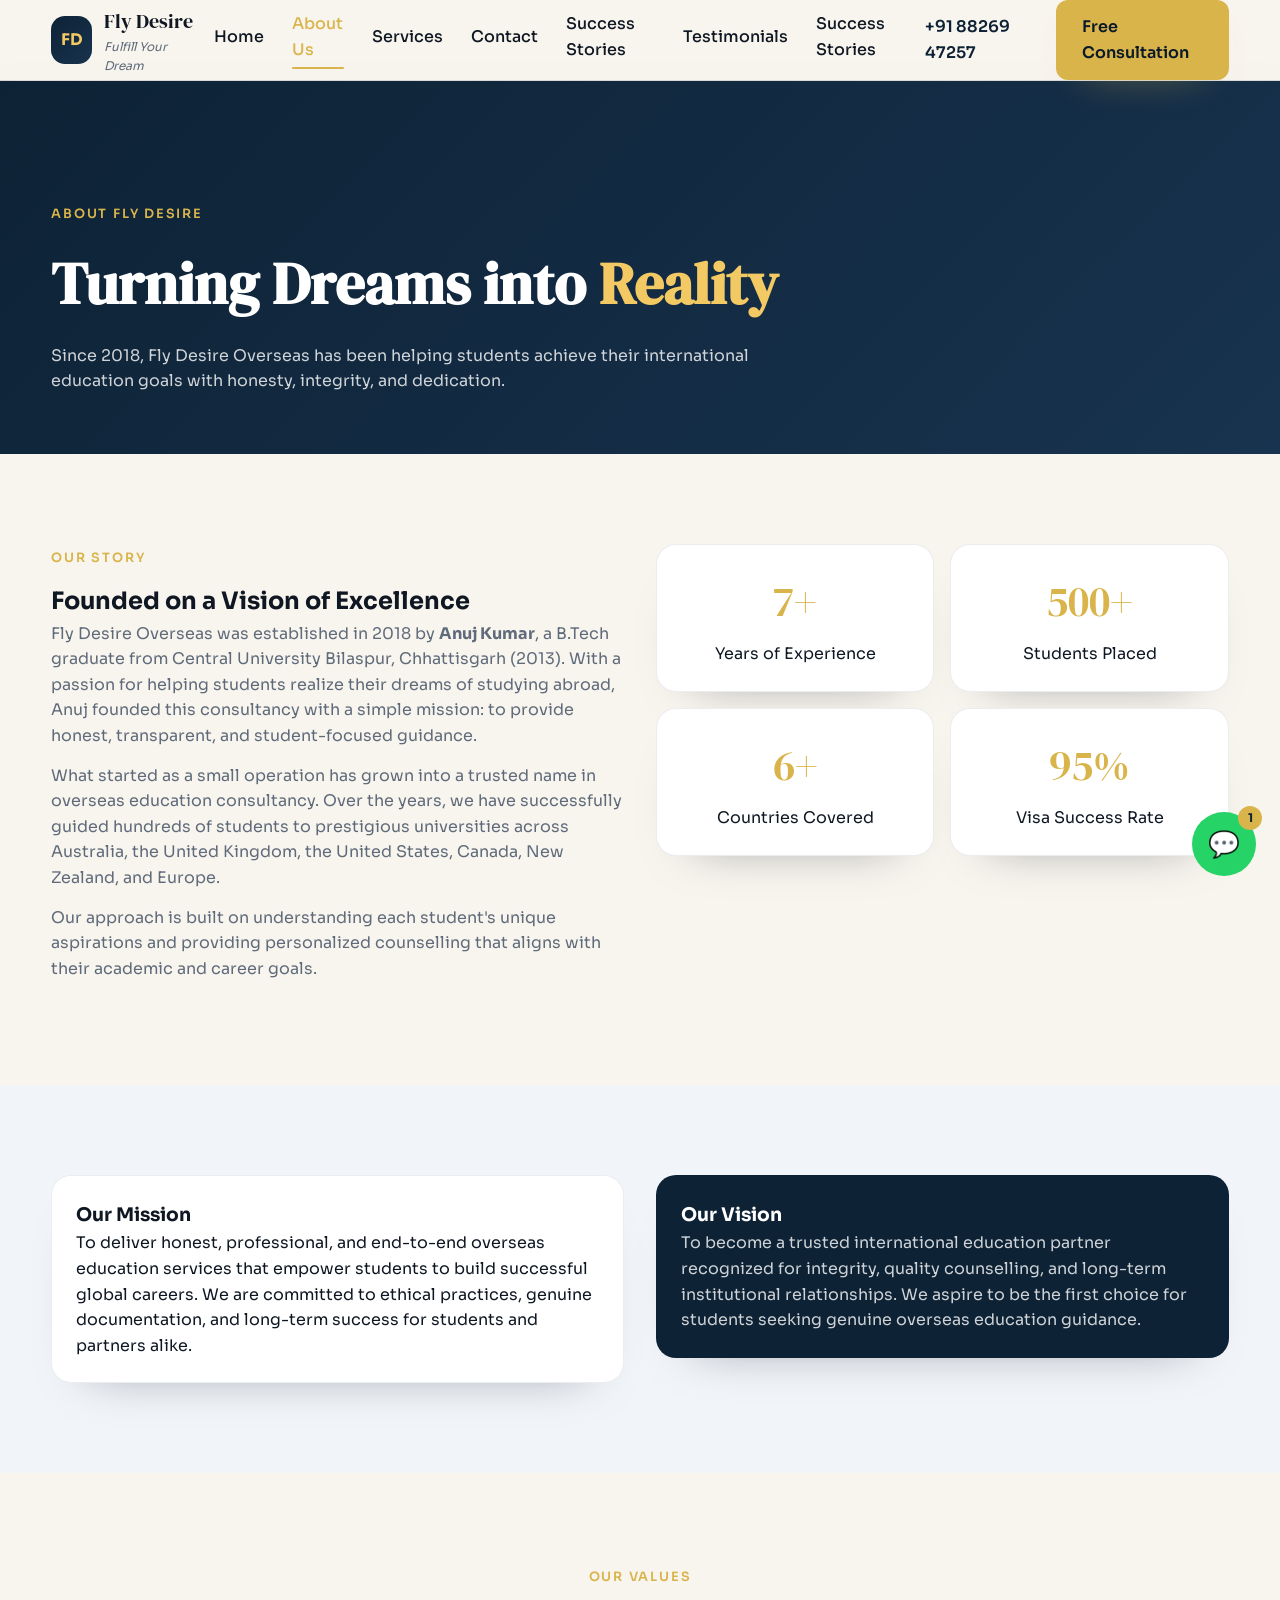
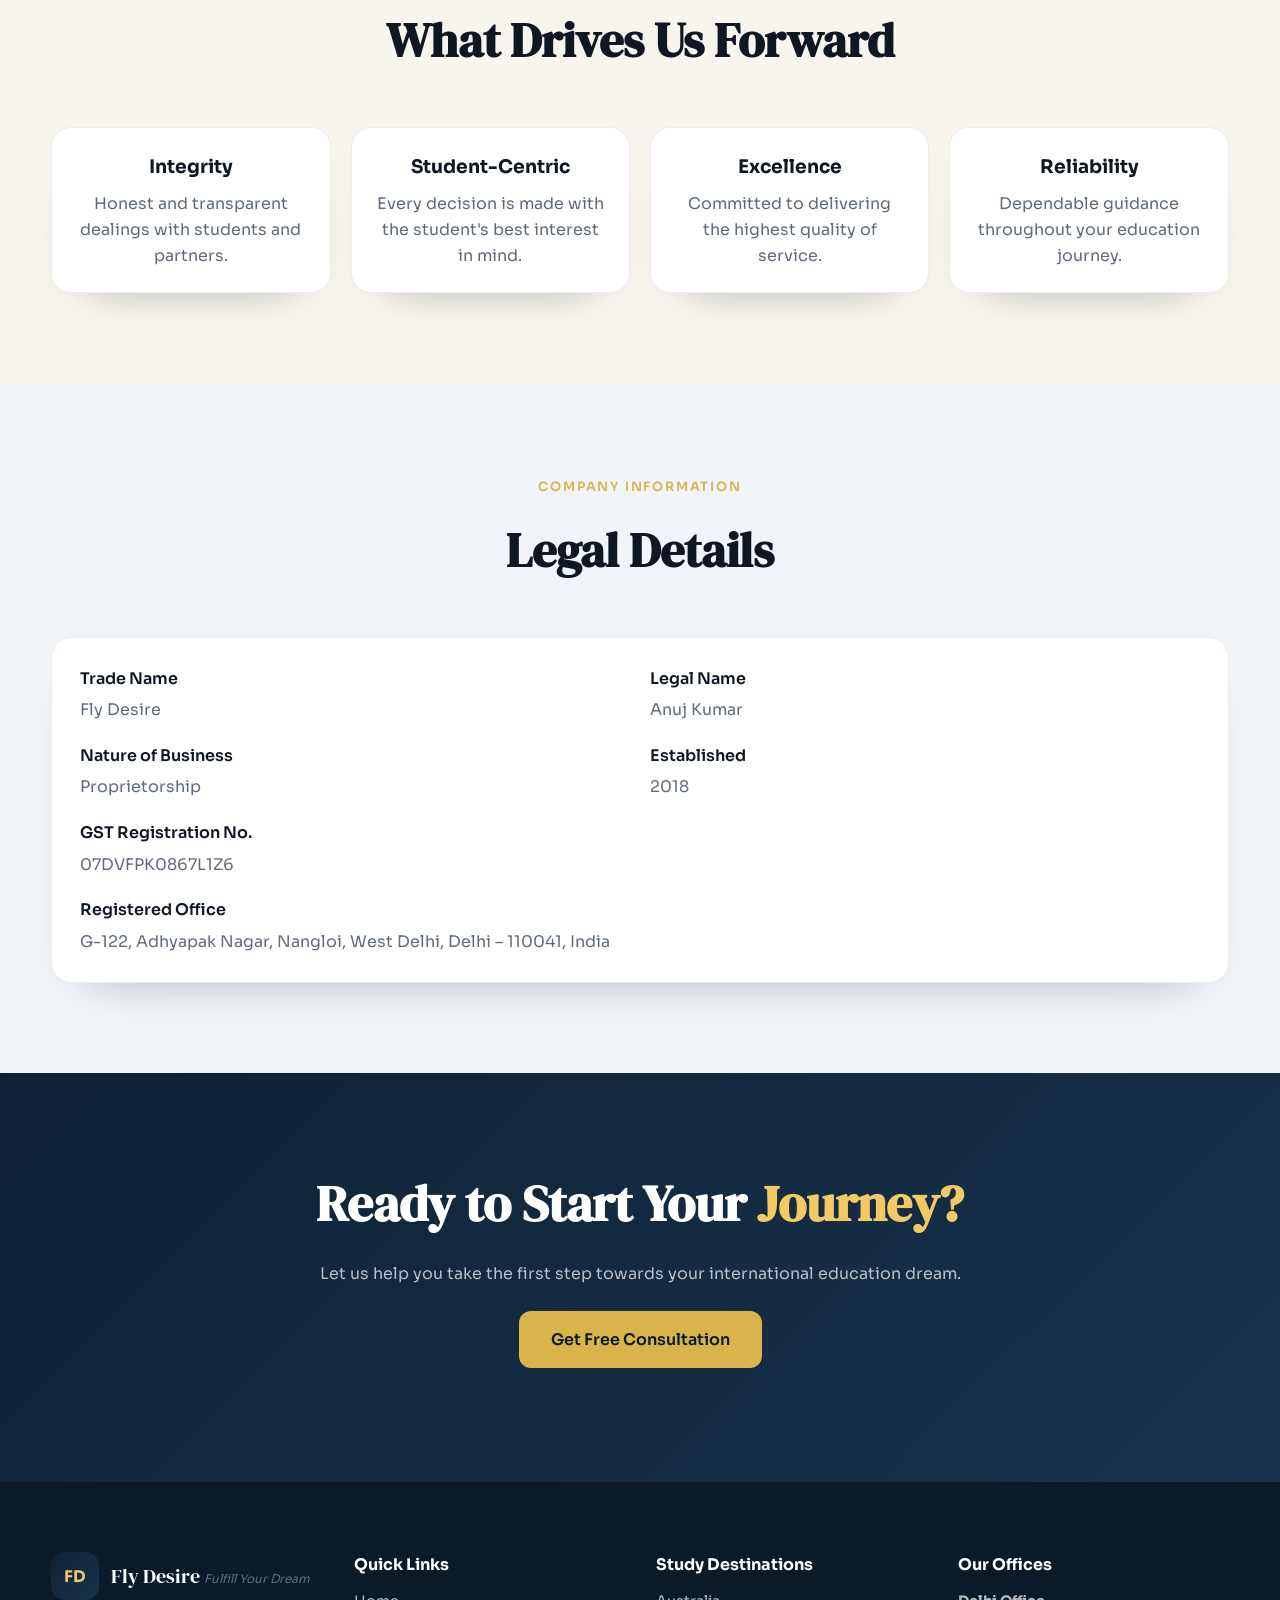
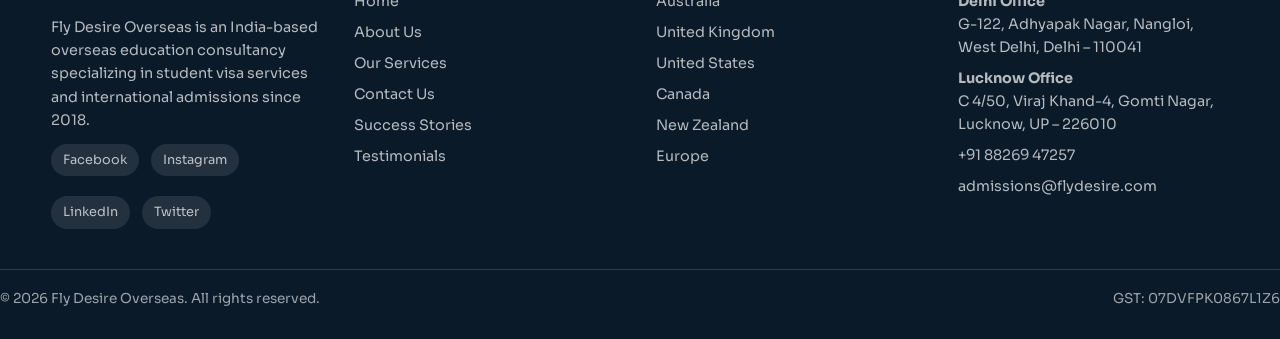
==== commit 1bc4f012: "Add testimonials page" ====
--- a/about.html
+++ b/about.html
@@ -22,7 +22,7 @@
           <a class="nav-link" href="/flydesire-website/index.html">Home</a>
           <a class="nav-link active" href="/flydesire-website/about.html">About Us</a>
           <a class="nav-link" href="/flydesire-website/services.html">Services</a>
-          <a class="nav-link" href="/flydesire-website/contact.html">Contact</a><a class="nav-link" href="/flydesire-website/success-stories.html">Success Stories</a>
+          <a class="nav-link" href="/flydesire-website/contact.html">Contact</a><a class="nav-link" href="/flydesire-website/success-stories.html">Success Stories</a><a class="nav-link" href="/flydesire-website/testimonials.html">Testimonials</a><a class="nav-link" href="/flydesire-website/success-stories.html">Success Stories</a>
         </nav>
         <div class="header-actions">
           <a class="header-phone" href="tel:+918826947257">+91 88269 47257</a>
@@ -187,6 +187,8 @@
           <a href="/flydesire-website/about.html">About Us</a>
           <a href="/flydesire-website/services.html">Our Services</a>
           <a href="/flydesire-website/contact.html">Contact Us</a>
+          <a href="/flydesire-website/success-stories.html">Success Stories</a>
+          <a href="/flydesire-website/testimonials.html">Testimonials</a>
         </div>
         <div>
           <h4>Study Destinations</h4>
--- a/styles.css
+++ b/styles.css
@@ -1131,3 +1131,55 @@
   width: 100%;
   height: auto;
 }
+
+.testimonial-grid {
+  display: grid;
+  grid-template-columns: repeat(auto-fit, minmax(240px, 1fr));
+  gap: 20px;
+}
+
+.testimonial-card {
+  background: var(--white);
+  border-radius: var(--radius-lg);
+  padding: 22px;
+  border: 1px solid rgba(13, 34, 53, 0.08);
+  box-shadow: var(--shadow);
+  text-align: center;
+  display: grid;
+  gap: 12px;
+}
+
+.testimonial-card img {
+  width: 100%;
+  max-width: 180px;
+  margin: 0 auto;
+  border-radius: 16px;
+}
+
+.testimonial-tag {
+  font-size: 0.75rem;
+  letter-spacing: 0.08em;
+  text-transform: uppercase;
+  color: var(--gold);
+  font-weight: 600;
+}
+
+.testimonial-meta {
+  color: var(--text-muted);
+  font-size: 0.9rem;
+}
+
+.video-grid {
+  display: grid;
+  grid-template-columns: repeat(auto-fit, minmax(240px, 1fr));
+  gap: 20px;
+}
+
+.video-card {
+  background: rgba(13, 34, 53, 0.08);
+  border-radius: var(--radius-lg);
+  padding: 40px 20px;
+  text-align: center;
+  color: var(--text-muted);
+  font-weight: 600;
+}
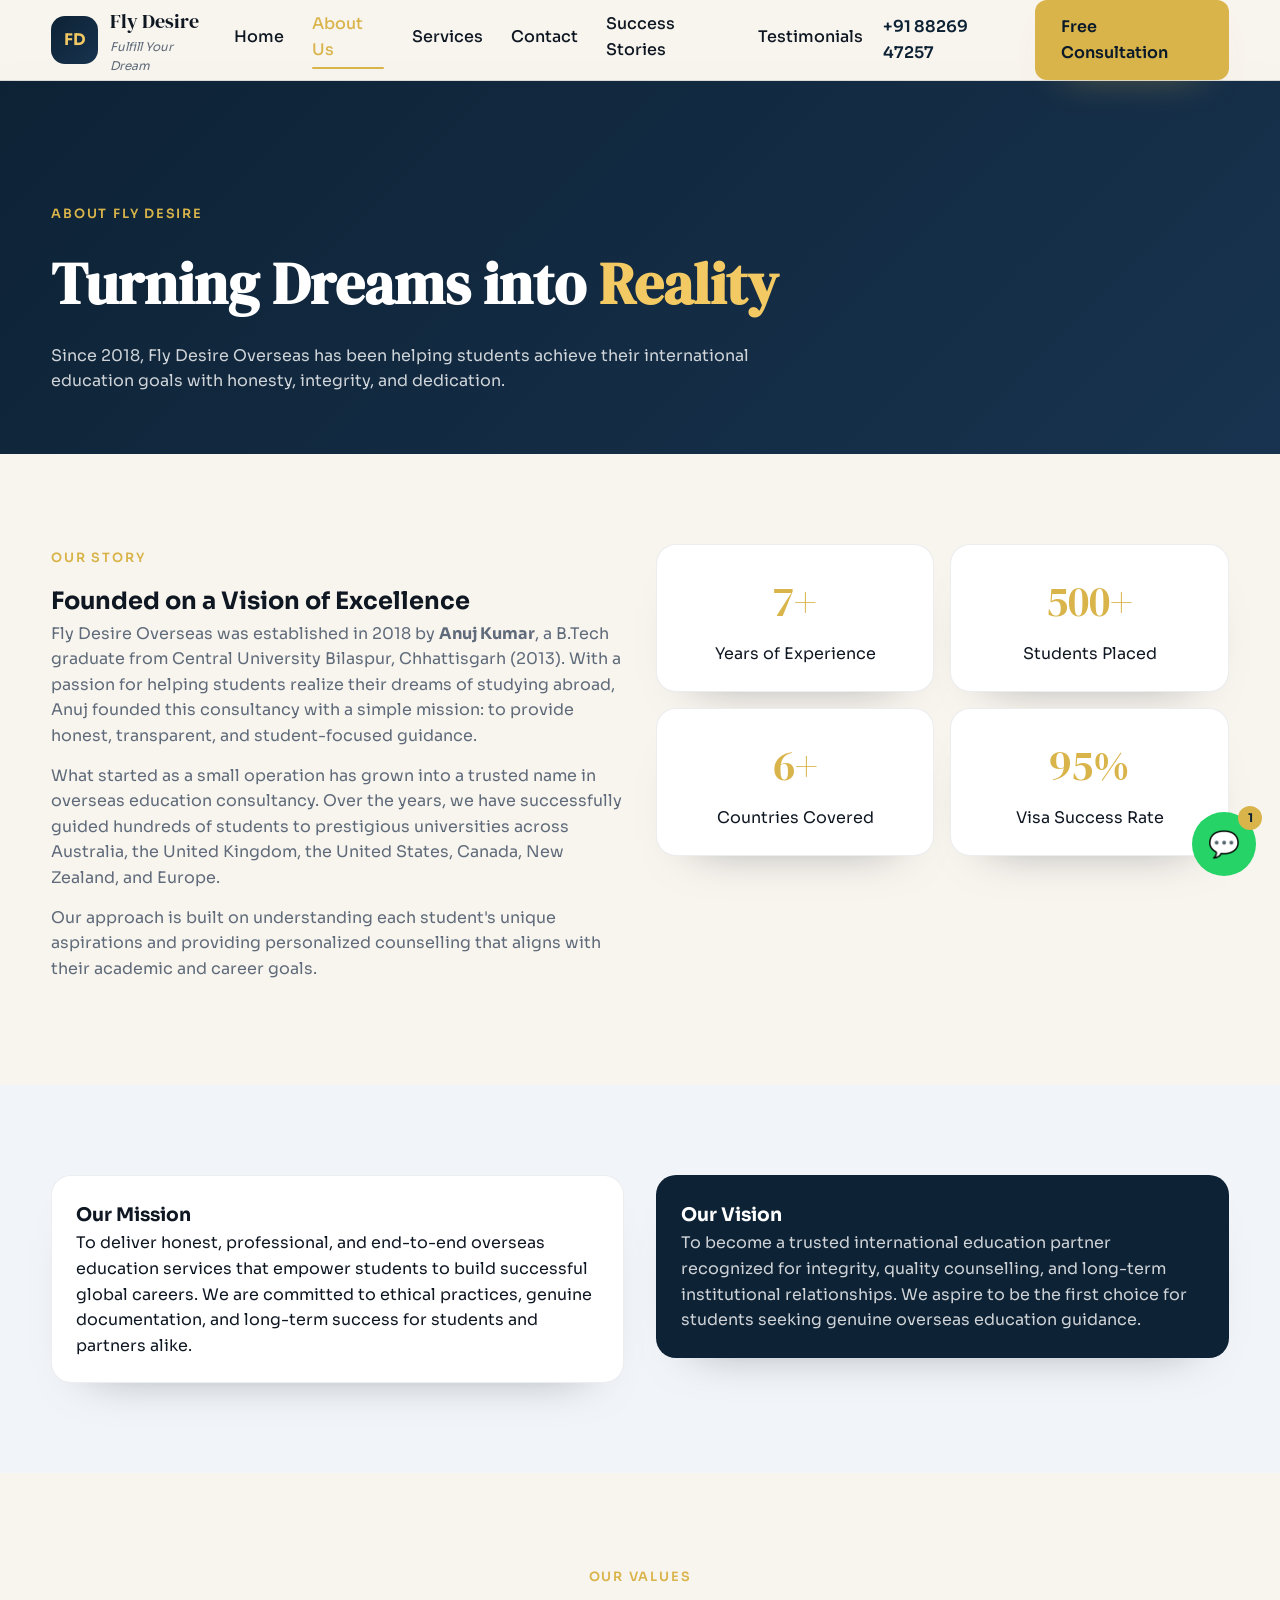
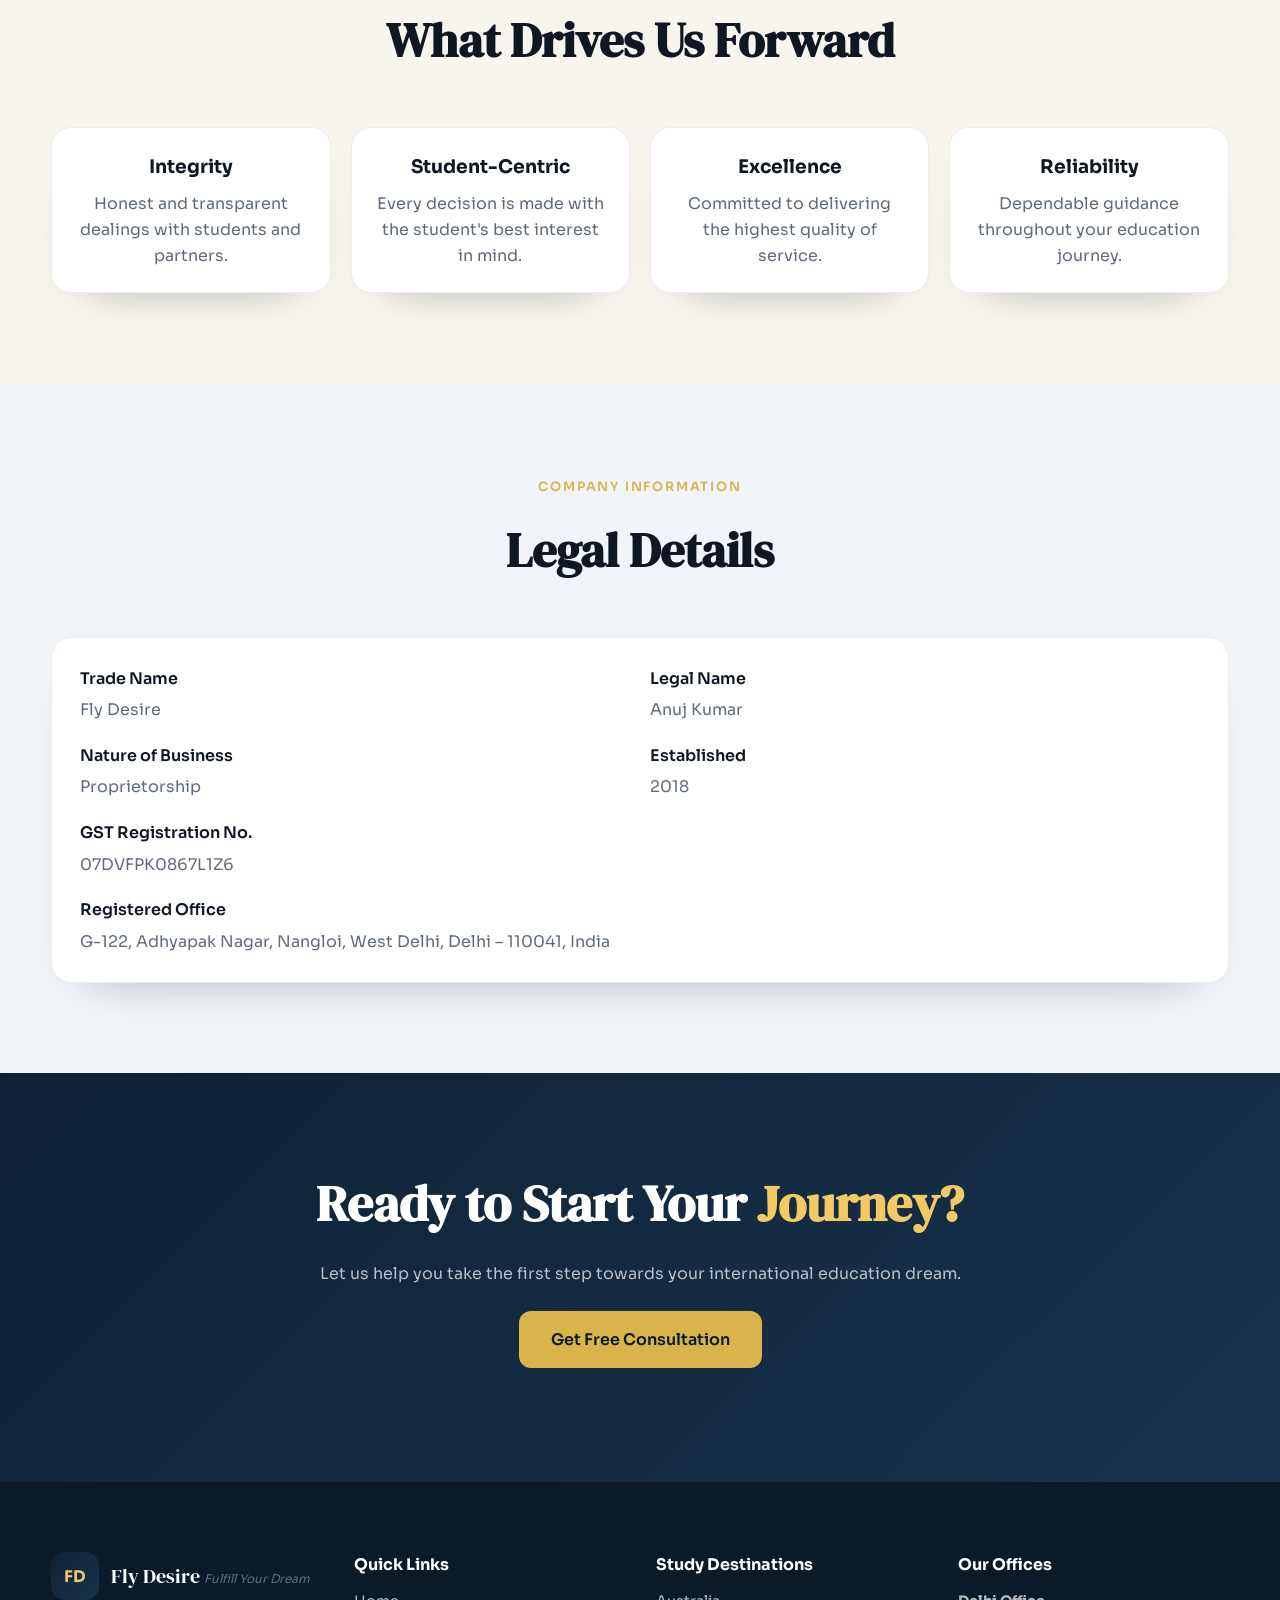
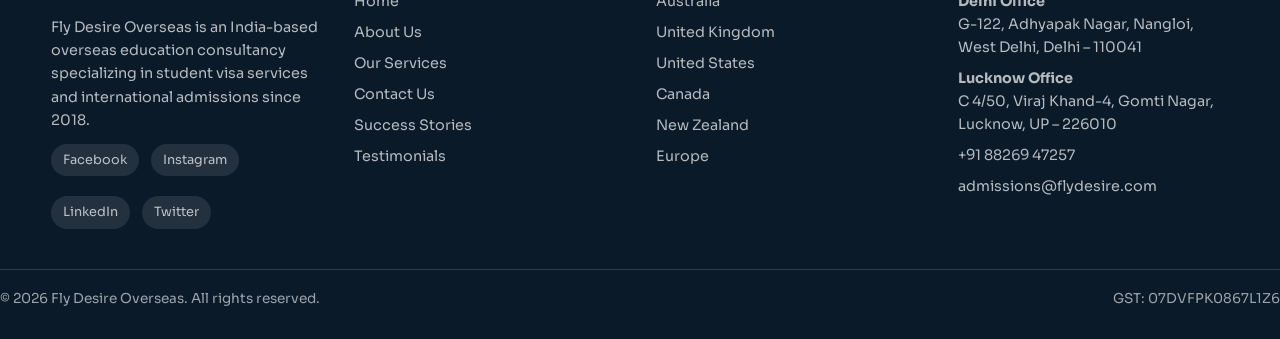
==== commit 87cc6e89: "Fix nav links for testimonials" ====
--- a/about.html
+++ b/about.html
@@ -22,7 +22,9 @@
           <a class="nav-link" href="/flydesire-website/index.html">Home</a>
           <a class="nav-link active" href="/flydesire-website/about.html">About Us</a>
           <a class="nav-link" href="/flydesire-website/services.html">Services</a>
-          <a class="nav-link" href="/flydesire-website/contact.html">Contact</a><a class="nav-link" href="/flydesire-website/success-stories.html">Success Stories</a><a class="nav-link" href="/flydesire-website/testimonials.html">Testimonials</a><a class="nav-link" href="/flydesire-website/success-stories.html">Success Stories</a>
+          <a class="nav-link" href="/flydesire-website/contact.html">Contact</a>
+          <a class="nav-link" href="/flydesire-website/success-stories.html">Success Stories</a>
+          <a class="nav-link" href="/flydesire-website/testimonials.html">Testimonials</a>
         </nav>
         <div class="header-actions">
           <a class="header-phone" href="tel:+918826947257">+91 88269 47257</a>
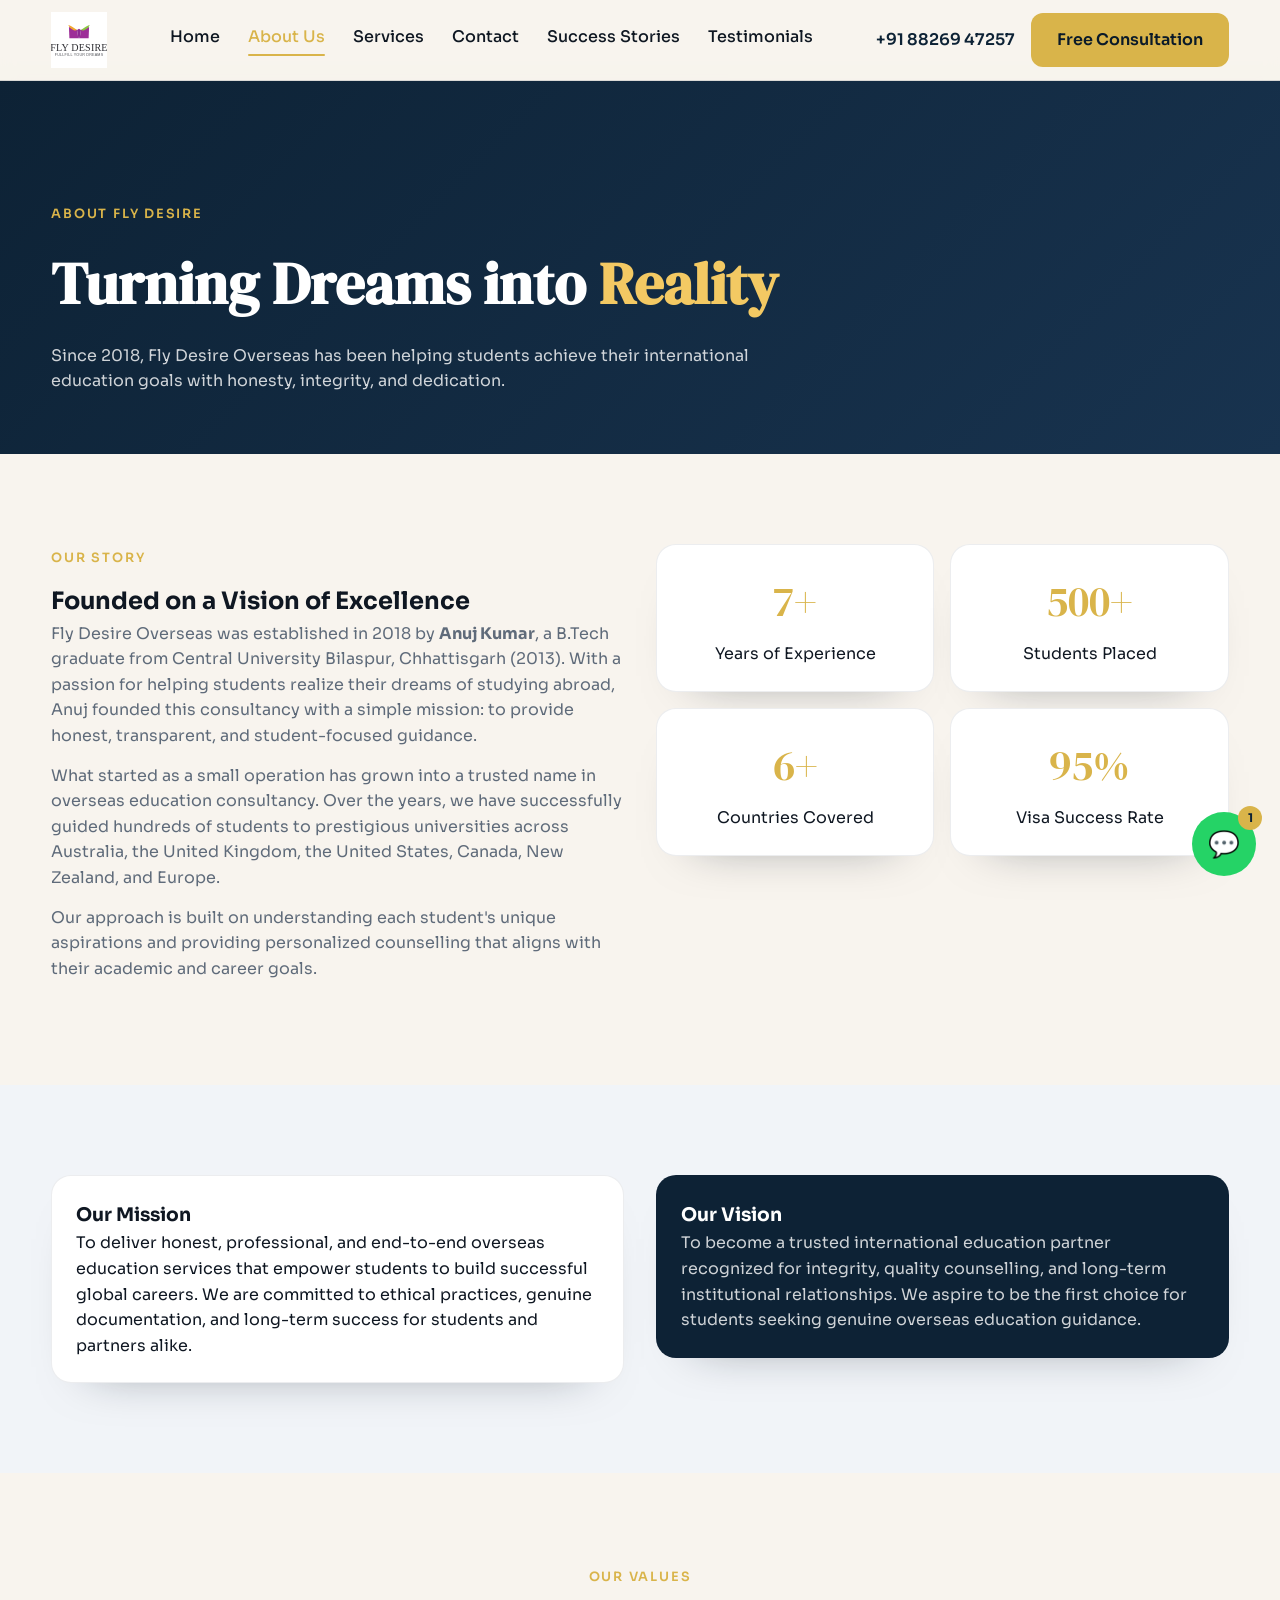
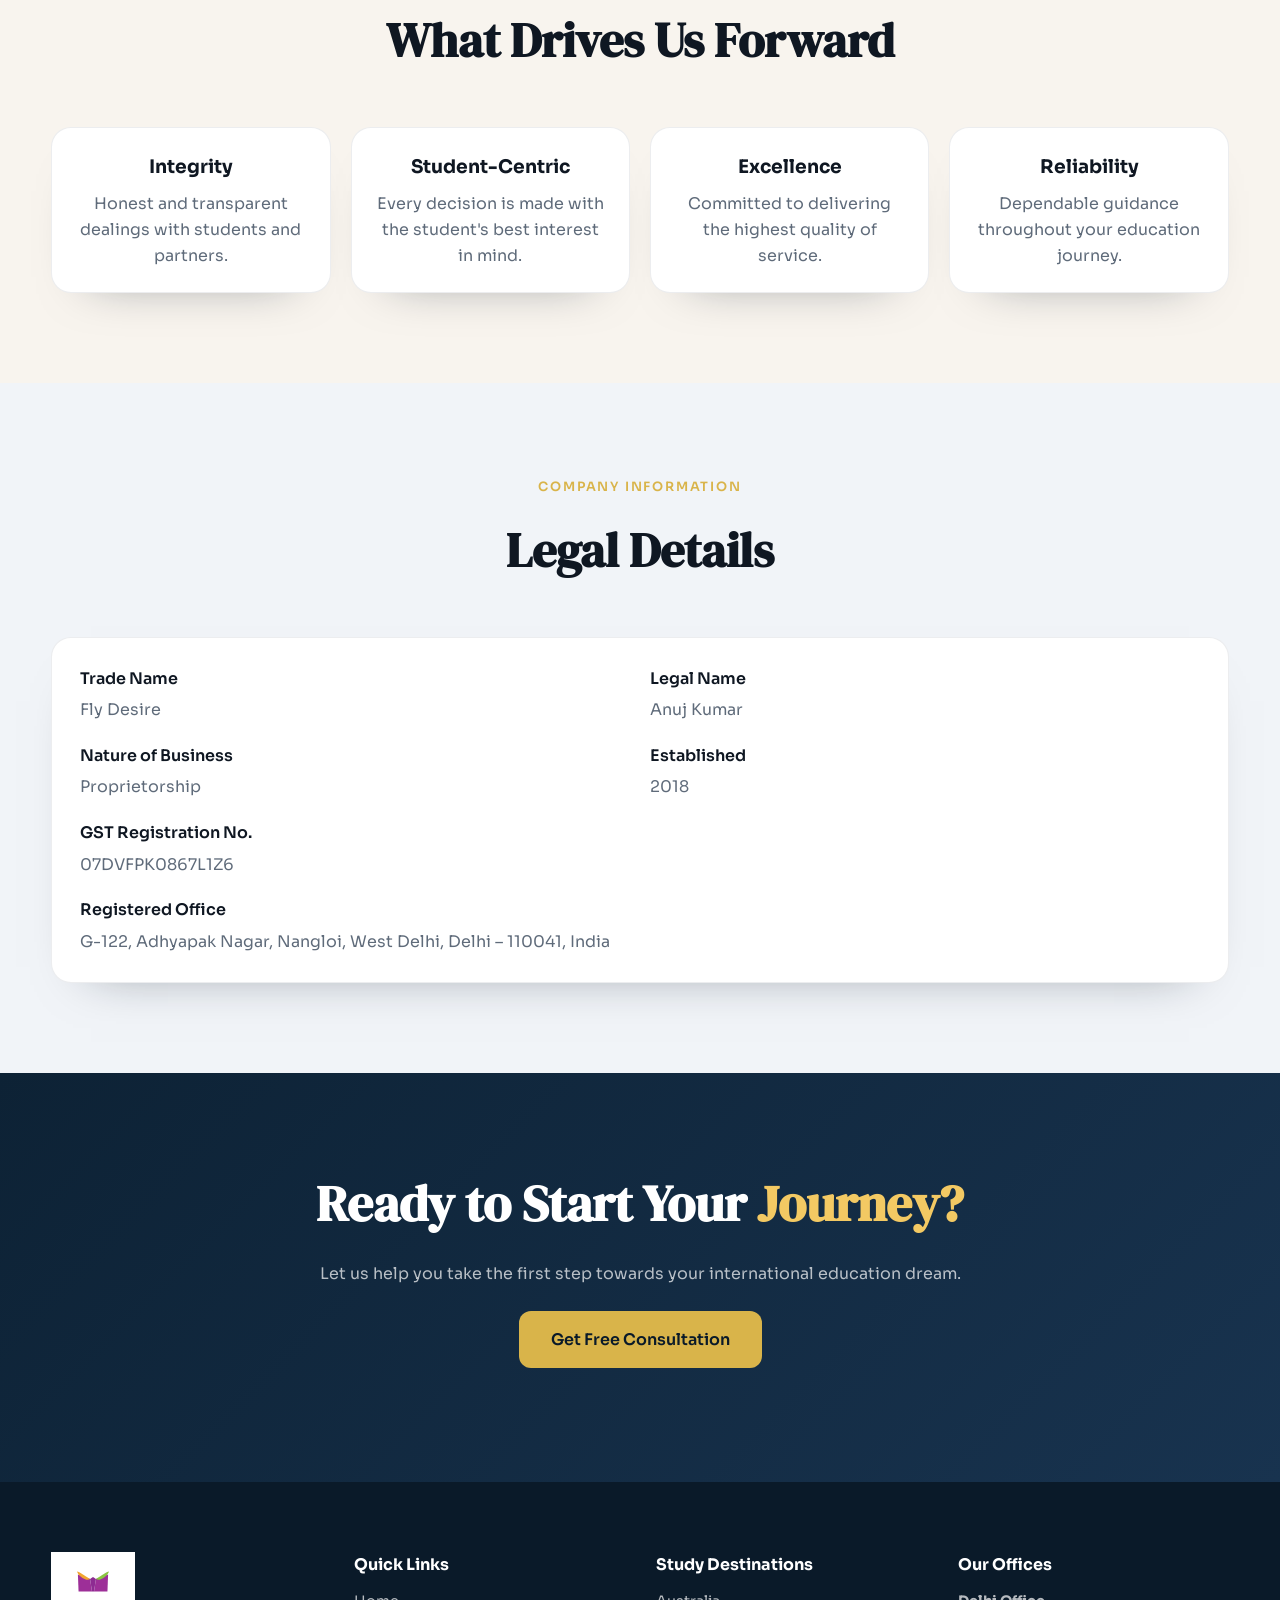
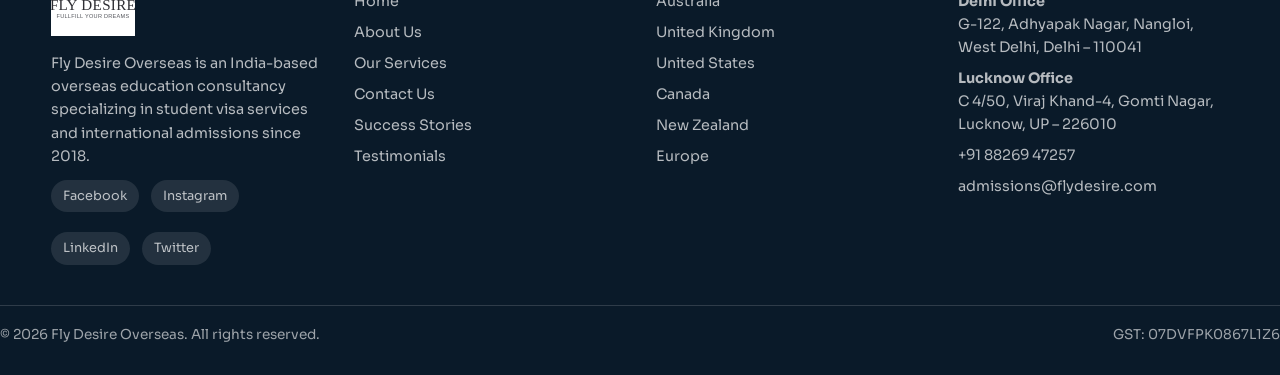
==== commit 83199079: "Update site logo and favicon across pages" ====
--- a/about.html
+++ b/about.html
@@ -5,30 +5,28 @@
   <meta name="viewport" content="width=device-width, initial-scale=1.0" />
   <title>About Us | Fly Desire Overseas Education Consultant</title>
   <meta name="description" content="Learn about Fly Desire Overseas - India's trusted overseas education consultancy since 2018. Founded by Anuj Kumar, we've helped 500+ students achieve their study abroad dreams." />
+  <link rel="icon" type="image/svg+xml" href="/assets/fly-desire-logo.svg" />
+  <link rel="apple-touch-icon" href="/assets/fly-desire-logo.svg" />
   <link rel="stylesheet" href="./styles.css" />
 </head>
 <body>
   <div class="page">
     <header class="site-header">
       <div class="container header-inner">
-        <a class="brand" href="/flydesire-website/index.html">
-          <span class="brand-badge">FD</span>
-          <span class="brand-text">
-            <span class="brand-name">Fly Desire</span>
-            <span class="brand-tagline">Fulfill Your Dream</span>
-          </span>
+        <a class="brand" href="/index.html" aria-label="Fly Desire Home">
+          <img class="brand-logo" src="/assets/fly-desire-logo.svg" alt="Fly Desire logo" />
         </a>
         <nav class="nav" id="main-nav">
-          <a class="nav-link" href="/flydesire-website/index.html">Home</a>
-          <a class="nav-link active" href="/flydesire-website/about.html">About Us</a>
-          <a class="nav-link" href="/flydesire-website/services.html">Services</a>
-          <a class="nav-link" href="/flydesire-website/contact.html">Contact</a>
-          <a class="nav-link" href="/flydesire-website/success-stories.html">Success Stories</a>
-          <a class="nav-link" href="/flydesire-website/testimonials.html">Testimonials</a>
+          <a class="nav-link" href="/index.html">Home</a>
+          <a class="nav-link active" href="/about.html">About Us</a>
+          <a class="nav-link" href="/services.html">Services</a>
+          <a class="nav-link" href="/contact.html">Contact</a>
+          <a class="nav-link" href="/success-stories.html">Success Stories</a>
+          <a class="nav-link" href="/testimonials.html">Testimonials</a>
         </nav>
         <div class="header-actions">
           <a class="header-phone" href="tel:+918826947257">+91 88269 47257</a>
-          <a class="btn btn-secondary" href="/flydesire-website/contact.html">Free Consultation</a>
+          <a class="btn btn-secondary" href="/contact.html">Free Consultation</a>
         </div>
         <button class="menu-toggle" aria-label="Toggle menu" aria-expanded="false" aria-controls="main-nav">
           <span></span>
@@ -159,7 +157,7 @@
           <h2>Ready to Start Your <span>Journey?</span></h2>
           <p>Let us help you take the first step towards your international education dream.</p>
           <div class="cta-actions">
-            <a class="btn btn-secondary btn-lg" href="/flydesire-website/contact.html">Get Free Consultation</a>
+            <a class="btn btn-secondary btn-lg" href="/contact.html">Get Free Consultation</a>
           </div>
         </div>
       </section>
@@ -169,11 +167,7 @@
       <div class="container footer-grid">
         <div>
           <div class="footer-brand">
-            <span class="brand-badge">FD</span>
-            <span>
-              <span class="brand-name">Fly Desire</span>
-              <span class="brand-tagline">Fulfill Your Dream</span>
-            </span>
+            <img class="footer-logo" src="/assets/fly-desire-logo.svg" alt="Fly Desire logo" />
           </div>
           <p>Fly Desire Overseas is an India-based overseas education consultancy specializing in student visa services and international admissions since 2018.</p>
           <div class="social-row">
@@ -185,12 +179,12 @@
         </div>
         <div>
           <h4>Quick Links</h4>
-          <a href="/flydesire-website/index.html">Home</a>
-          <a href="/flydesire-website/about.html">About Us</a>
-          <a href="/flydesire-website/services.html">Our Services</a>
-          <a href="/flydesire-website/contact.html">Contact Us</a>
-          <a href="/flydesire-website/success-stories.html">Success Stories</a>
-          <a href="/flydesire-website/testimonials.html">Testimonials</a>
+          <a href="/index.html">Home</a>
+          <a href="/about.html">About Us</a>
+          <a href="/services.html">Our Services</a>
+          <a href="/contact.html">Contact Us</a>
+          <a href="/success-stories.html">Success Stories</a>
+          <a href="/testimonials.html">Testimonials</a>
         </div>
         <div>
           <h4>Study Destinations</h4>
--- a/styles.css
+++ b/styles.css
@@ -70,7 +70,12 @@
 .brand {
   display: flex;
   align-items: center;
-  gap: 12px;
+}
+
+.brand-logo {
+  display: block;
+  width: auto;
+  height: 56px;
 }
 
 .brand-badge {
@@ -646,9 +651,14 @@
 
 .footer-brand {
   display: flex;
-  gap: 12px;
-  align-items: center;
+  align-items: flex-start;
   margin-bottom: 16px;
+}
+
+.footer-logo {
+  display: block;
+  width: auto;
+  height: 84px;
 }
 
 .footer-grid h4 {
@@ -815,6 +825,14 @@
 }
 
 @media (max-width: 720px) {
+  .brand-logo {
+    height: 46px;
+  }
+
+  .footer-logo {
+    height: 72px;
+  }
+
   .hero-stats {
     grid-template-columns: 1fr;
     text-align: left;
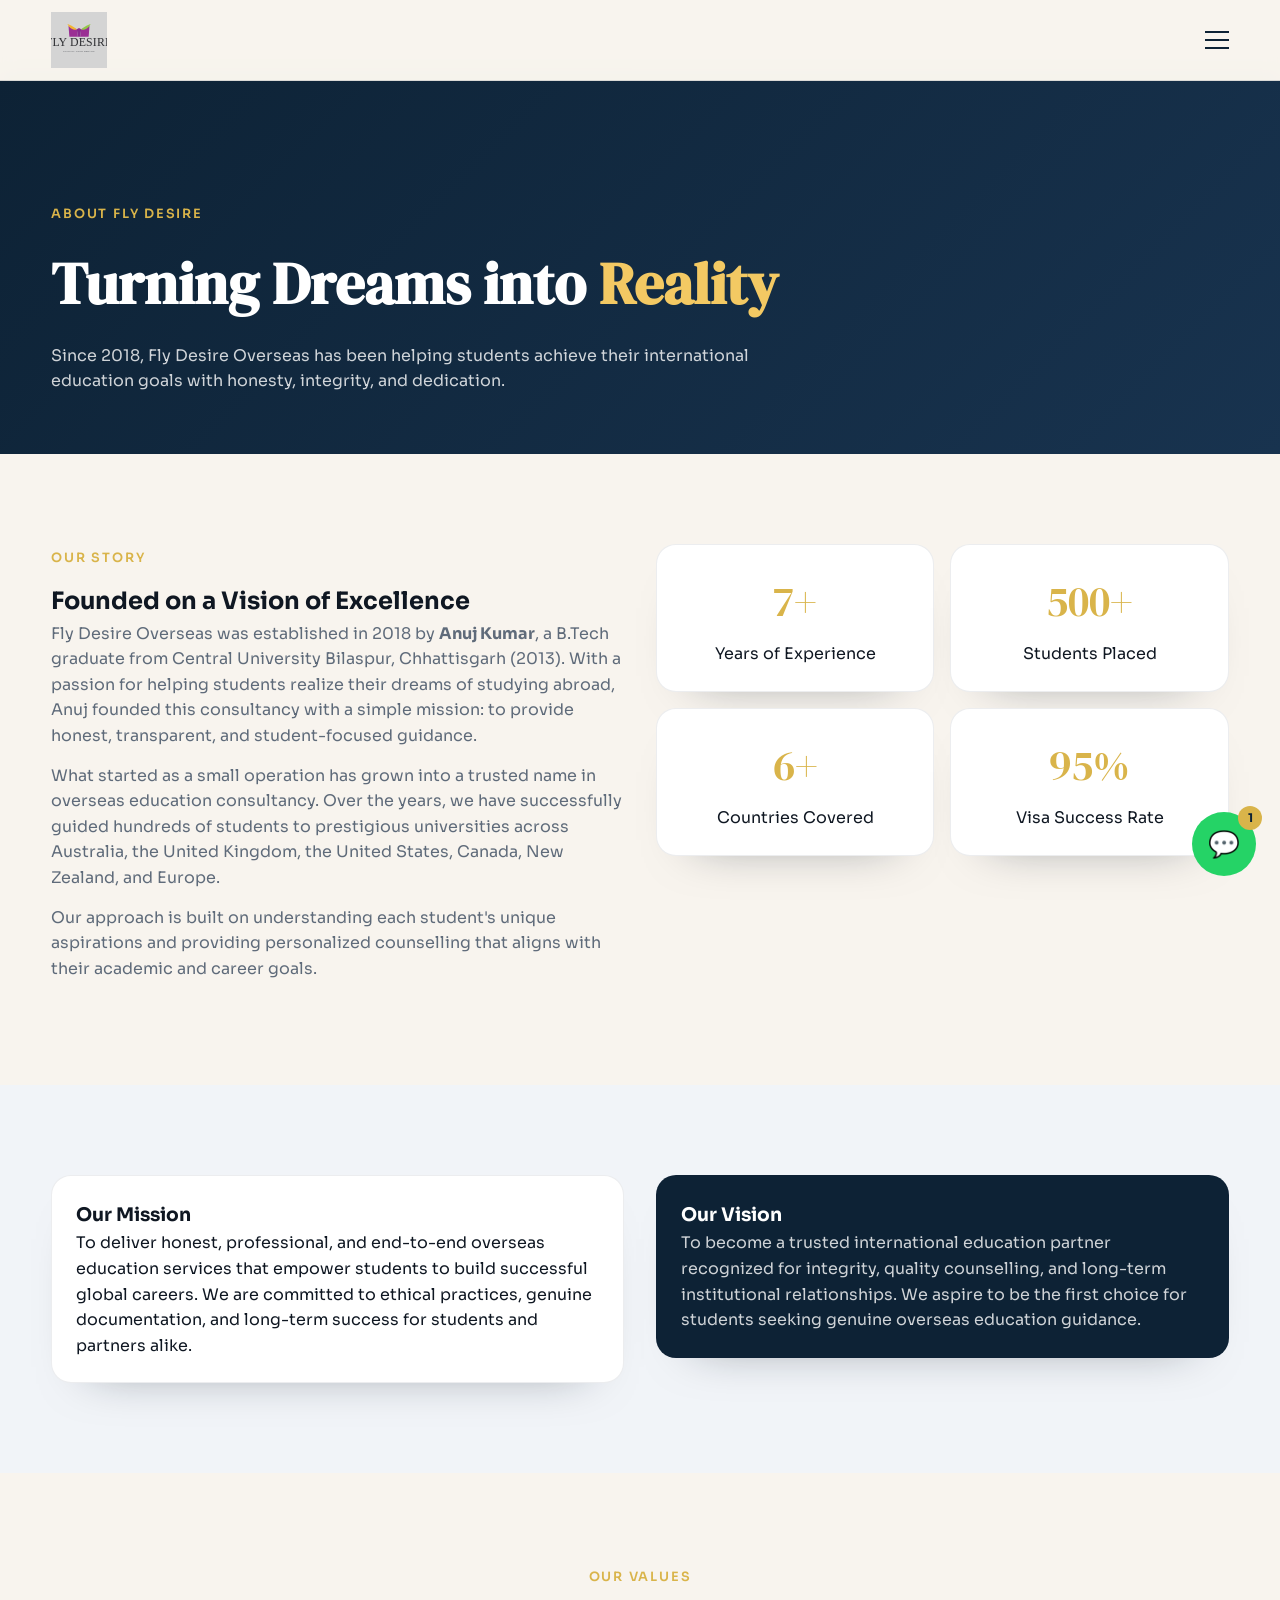
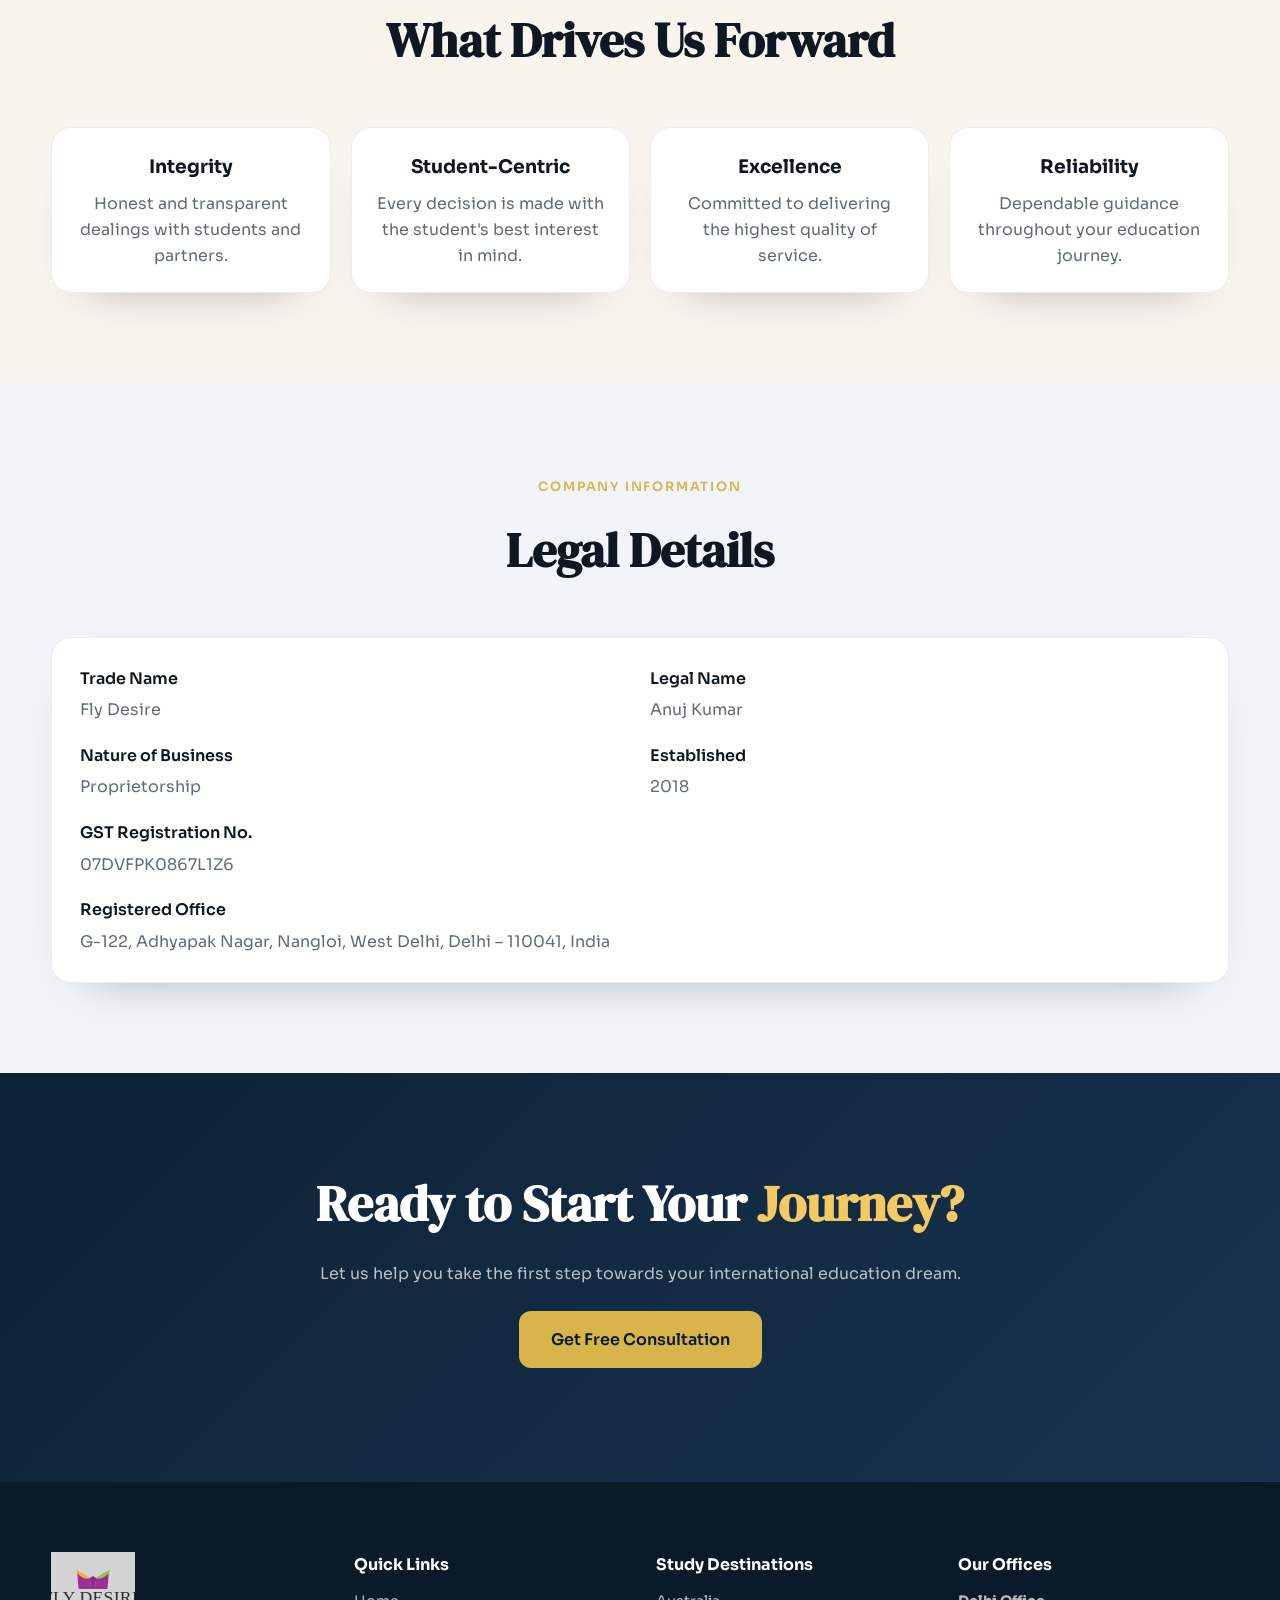
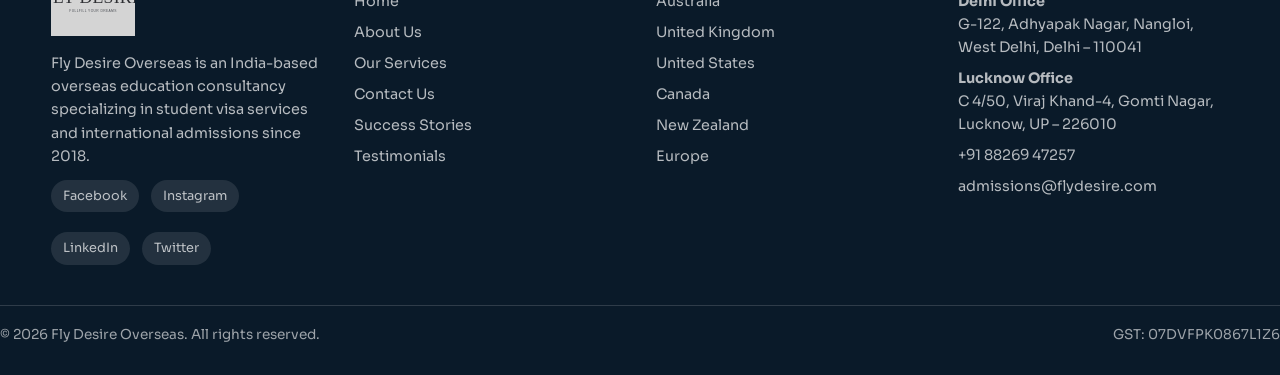
==== commit 8faebf67: "Update site logo and favicon to new brand image" ====
--- a/about.html
+++ b/about.html
@@ -5,8 +5,9 @@
   <meta name="viewport" content="width=device-width, initial-scale=1.0" />
   <title>About Us | Fly Desire Overseas Education Consultant</title>
   <meta name="description" content="Learn about Fly Desire Overseas - India's trusted overseas education consultancy since 2018. Founded by Anuj Kumar, we've helped 500+ students achieve their study abroad dreams." />
-  <link rel="icon" type="image/svg+xml" href="/assets/fly-desire-logo.svg" />
-  <link rel="apple-touch-icon" href="/assets/fly-desire-logo.svg" />
+  <link rel="icon" type="image/svg+xml" href="/assets/fly-desire-logo-v2.svg" />
+  <link rel="shortcut icon" href="/assets/fly-desire-logo-v2.svg" />
+  <link rel="apple-touch-icon" href="/assets/fly-desire-logo-v2.svg" />
   <link rel="stylesheet" href="./styles.css" />
 </head>
 <body>
@@ -14,7 +15,7 @@
     <header class="site-header">
       <div class="container header-inner">
         <a class="brand" href="/index.html" aria-label="Fly Desire Home">
-          <img class="brand-logo" src="/assets/fly-desire-logo.svg" alt="Fly Desire logo" />
+          <img class="brand-logo" src="/assets/fly-desire-logo-v2.svg" alt="Fly Desire logo" />
         </a>
         <nav class="nav" id="main-nav">
           <a class="nav-link" href="/index.html">Home</a>
@@ -167,7 +168,7 @@
       <div class="container footer-grid">
         <div>
           <div class="footer-brand">
-            <img class="footer-logo" src="/assets/fly-desire-logo.svg" alt="Fly Desire logo" />
+            <img class="footer-logo" src="/assets/fly-desire-logo-v2.svg" alt="Fly Desire logo" />
           </div>
           <p>Fly Desire Overseas is an India-based overseas education consultancy specializing in student visa services and international admissions since 2018.</p>
           <div class="social-row">
--- a/styles.css
+++ b/styles.css
@@ -795,7 +795,7 @@
   50% { transform: translateY(-10px); }
 }
 
-@media (max-width: 980px) {
+@media (max-width: 1320px) {
   .nav {
     position: fixed;
     top: 80px;
@@ -805,6 +805,8 @@
     padding: 20px;
     gap: 16px;
     width: 220px;
+    max-height: calc(100vh - 96px);
+    overflow-y: auto;
     transform: translateX(110%);
     transition: transform 0.3s ease;
     box-shadow: var(--shadow);
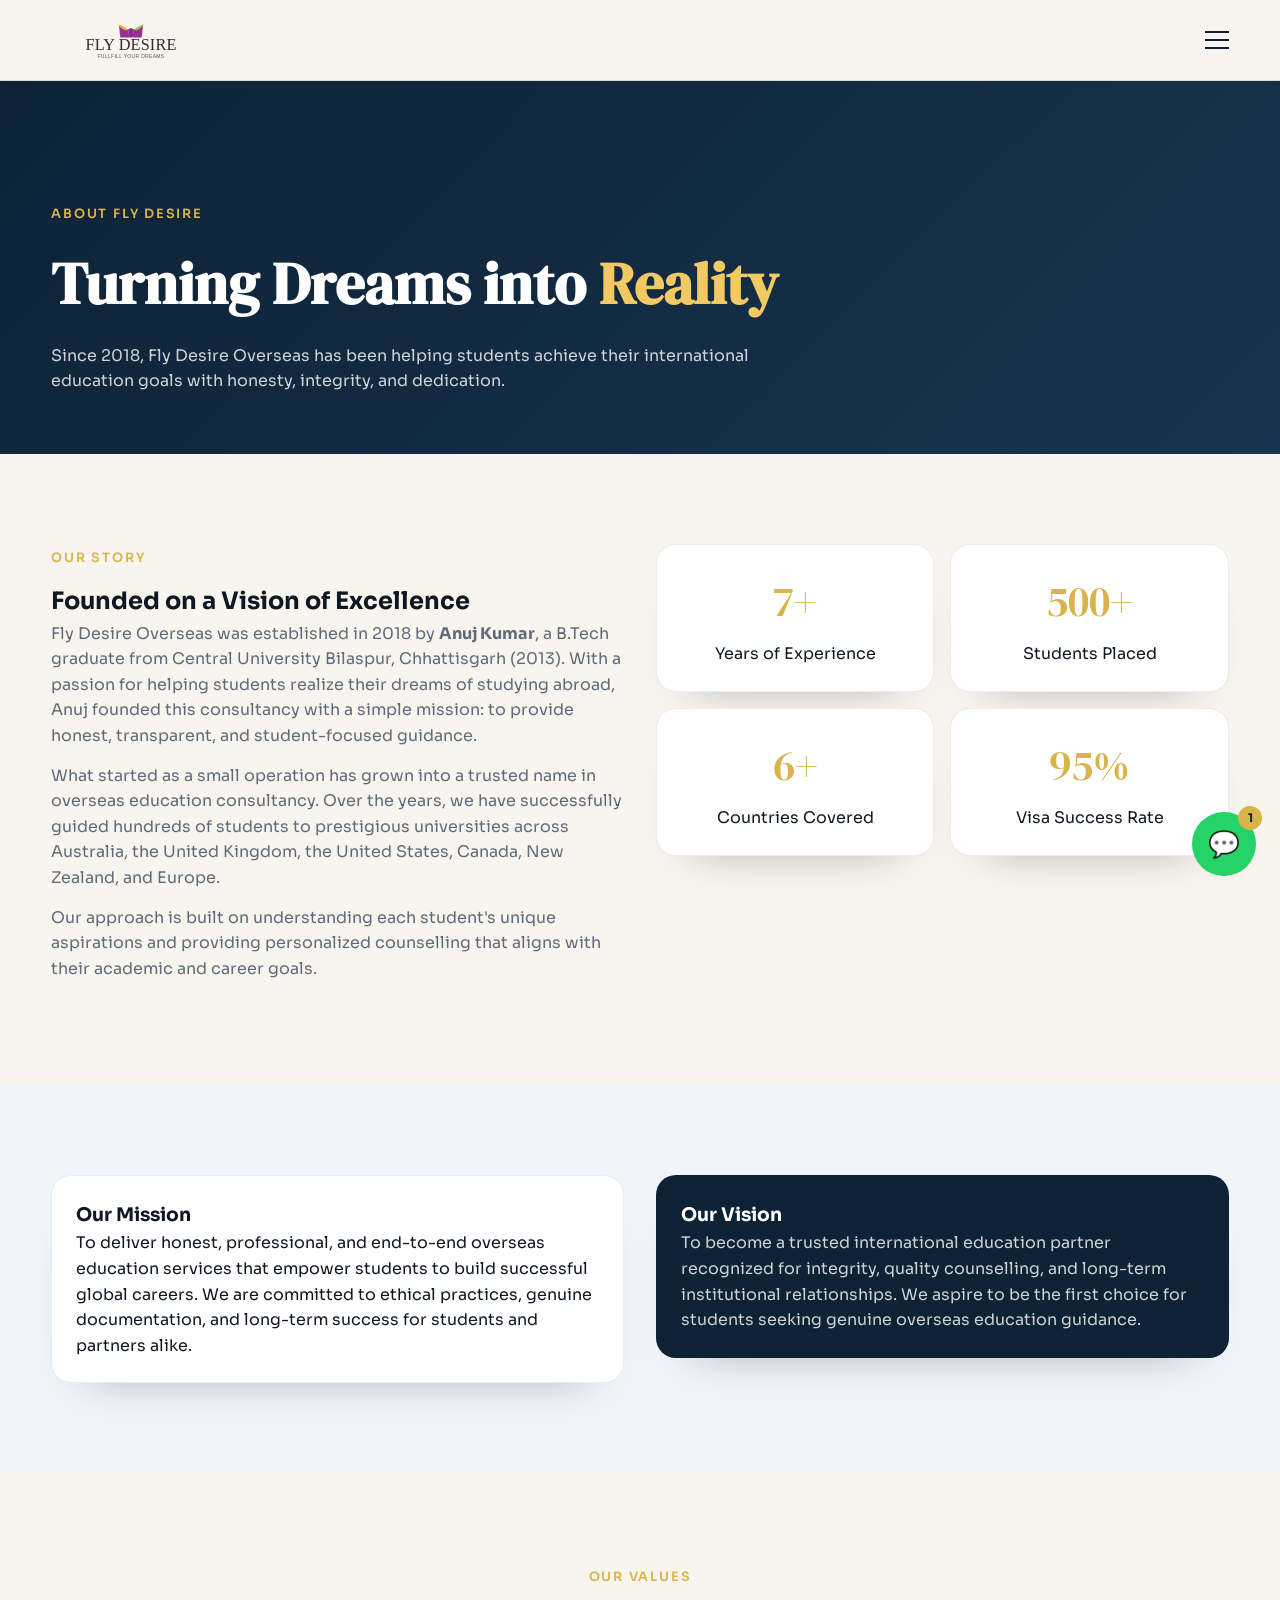
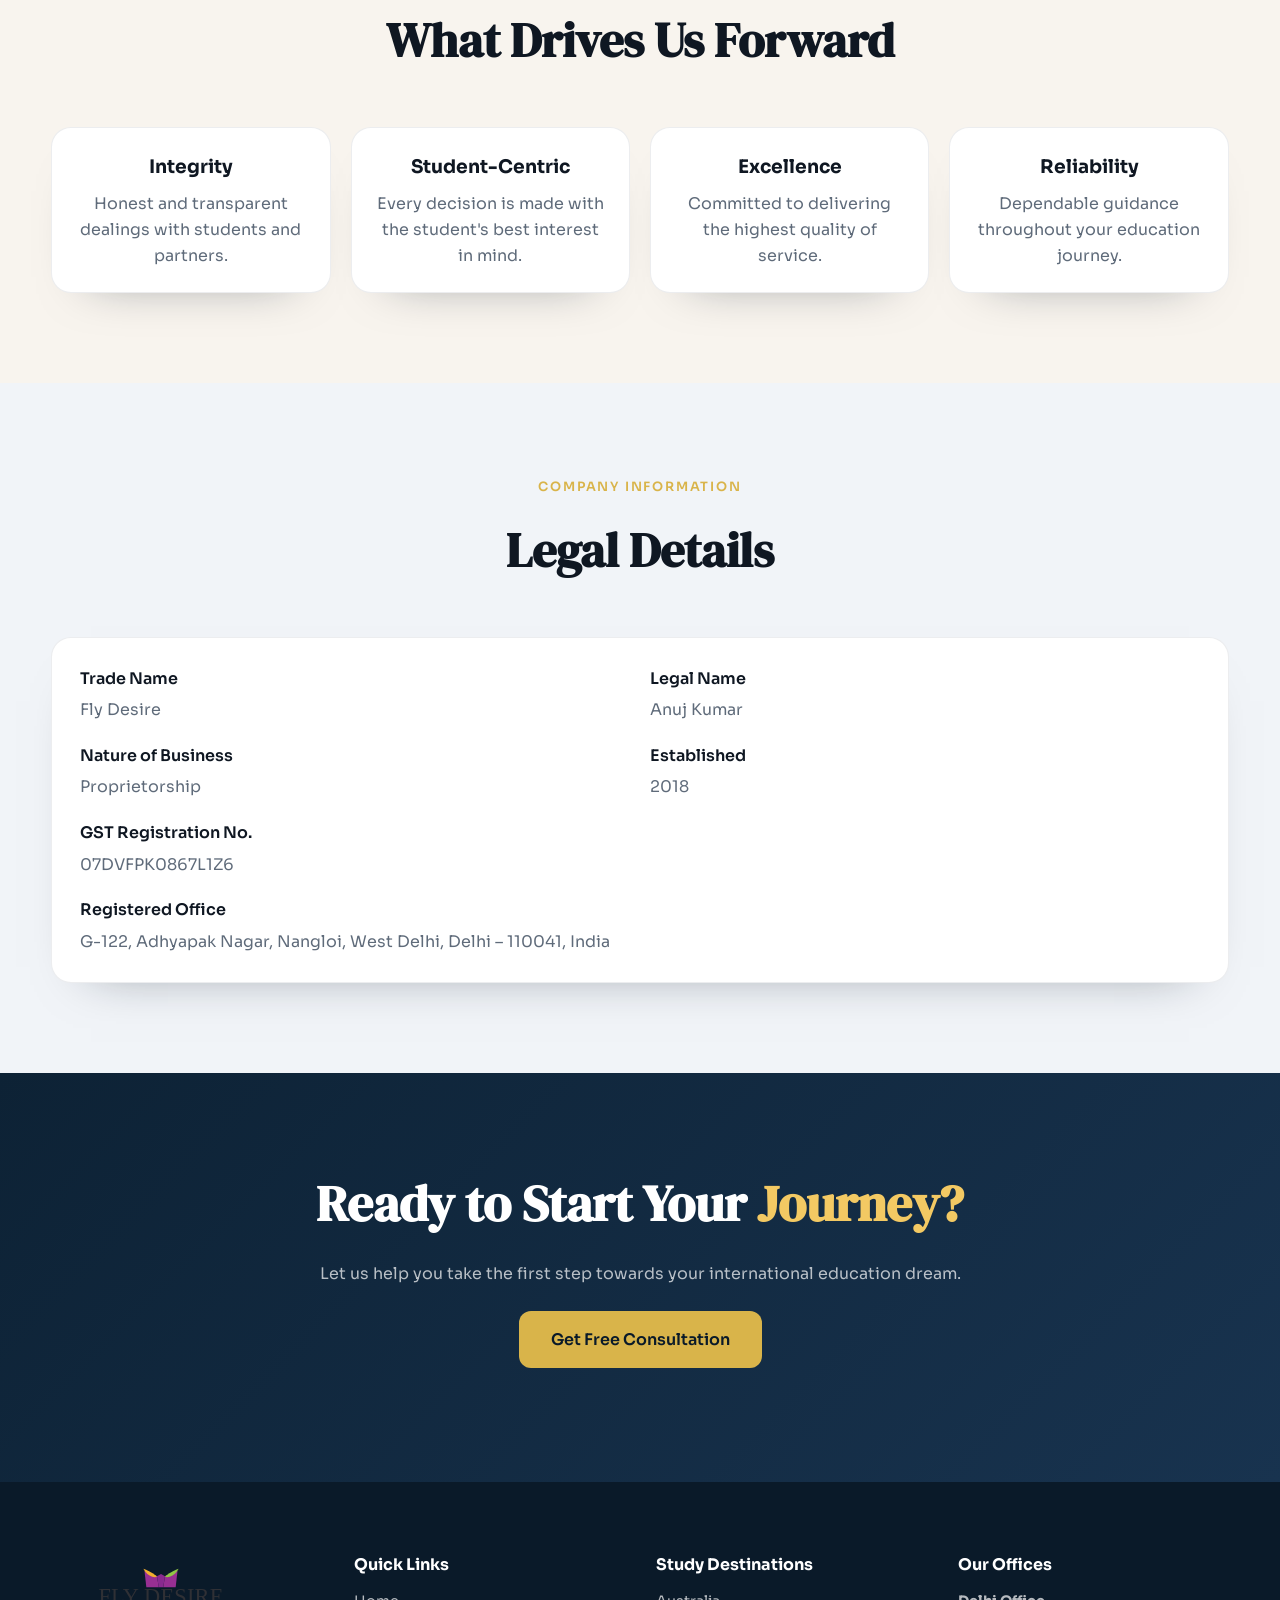
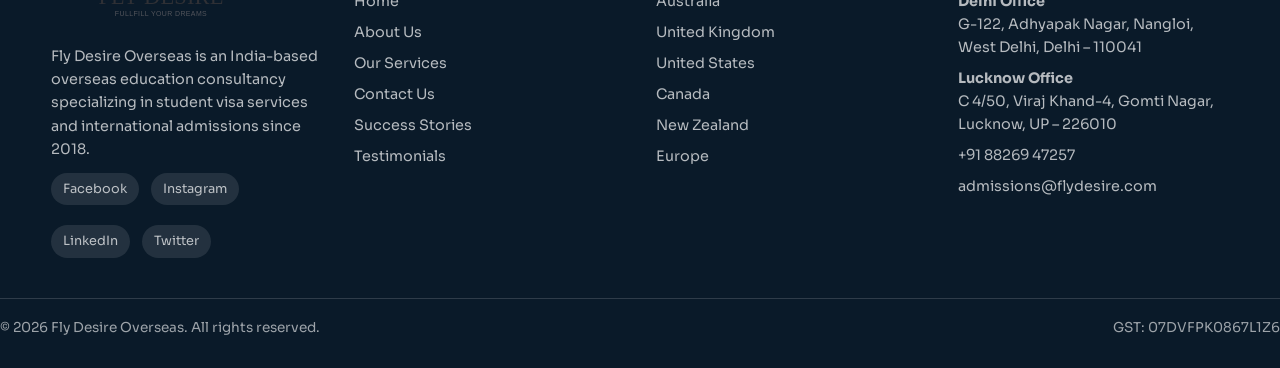
==== commit 3754ba95: "Switch to new logo asset to fix ordering and cache issues" ====
--- a/about.html
+++ b/about.html
@@ -5,9 +5,9 @@
   <meta name="viewport" content="width=device-width, initial-scale=1.0" />
   <title>About Us | Fly Desire Overseas Education Consultant</title>
   <meta name="description" content="Learn about Fly Desire Overseas - India's trusted overseas education consultancy since 2018. Founded by Anuj Kumar, we've helped 500+ students achieve their study abroad dreams." />
-  <link rel="icon" type="image/svg+xml" href="/assets/fly-desire-logo-v2.svg" />
-  <link rel="shortcut icon" href="/assets/fly-desire-logo-v2.svg" />
-  <link rel="apple-touch-icon" href="/assets/fly-desire-logo-v2.svg" />
+  <link rel="icon" type="image/svg+xml" href="/assets/fly-desire-logo-v3.svg" />
+  <link rel="shortcut icon" href="/assets/fly-desire-logo-v3.svg" />
+  <link rel="apple-touch-icon" href="/assets/fly-desire-logo-v3.svg" />
   <link rel="stylesheet" href="./styles.css" />
 </head>
 <body>
@@ -15,7 +15,7 @@
     <header class="site-header">
       <div class="container header-inner">
         <a class="brand" href="/index.html" aria-label="Fly Desire Home">
-          <img class="brand-logo" src="/assets/fly-desire-logo-v2.svg" alt="Fly Desire logo" />
+          <img class="brand-logo" src="/assets/fly-desire-logo-v3.svg" alt="Fly Desire logo" />
         </a>
         <nav class="nav" id="main-nav">
           <a class="nav-link" href="/index.html">Home</a>
@@ -168,7 +168,7 @@
       <div class="container footer-grid">
         <div>
           <div class="footer-brand">
-            <img class="footer-logo" src="/assets/fly-desire-logo-v2.svg" alt="Fly Desire logo" />
+            <img class="footer-logo" src="/assets/fly-desire-logo-v3.svg" alt="Fly Desire logo" />
           </div>
           <p>Fly Desire Overseas is an India-based overseas education consultancy specializing in student visa services and international admissions since 2018.</p>
           <div class="social-row">
--- a/styles.css
+++ b/styles.css
@@ -74,8 +74,8 @@
 
 .brand-logo {
   display: block;
-  width: auto;
-  height: 56px;
+  width: 160px;
+  height: auto;
 }
 
 .brand-badge {
@@ -657,8 +657,9 @@
 
 .footer-logo {
   display: block;
-  width: auto;
-  height: 84px;
+  width: 220px;
+  max-width: 100%;
+  height: auto;
 }
 
 .footer-grid h4 {
@@ -828,11 +829,11 @@
 
 @media (max-width: 720px) {
   .brand-logo {
-    height: 46px;
+    width: 132px;
   }
 
   .footer-logo {
-    height: 72px;
+    width: 180px;
   }
 
   .hero-stats {
